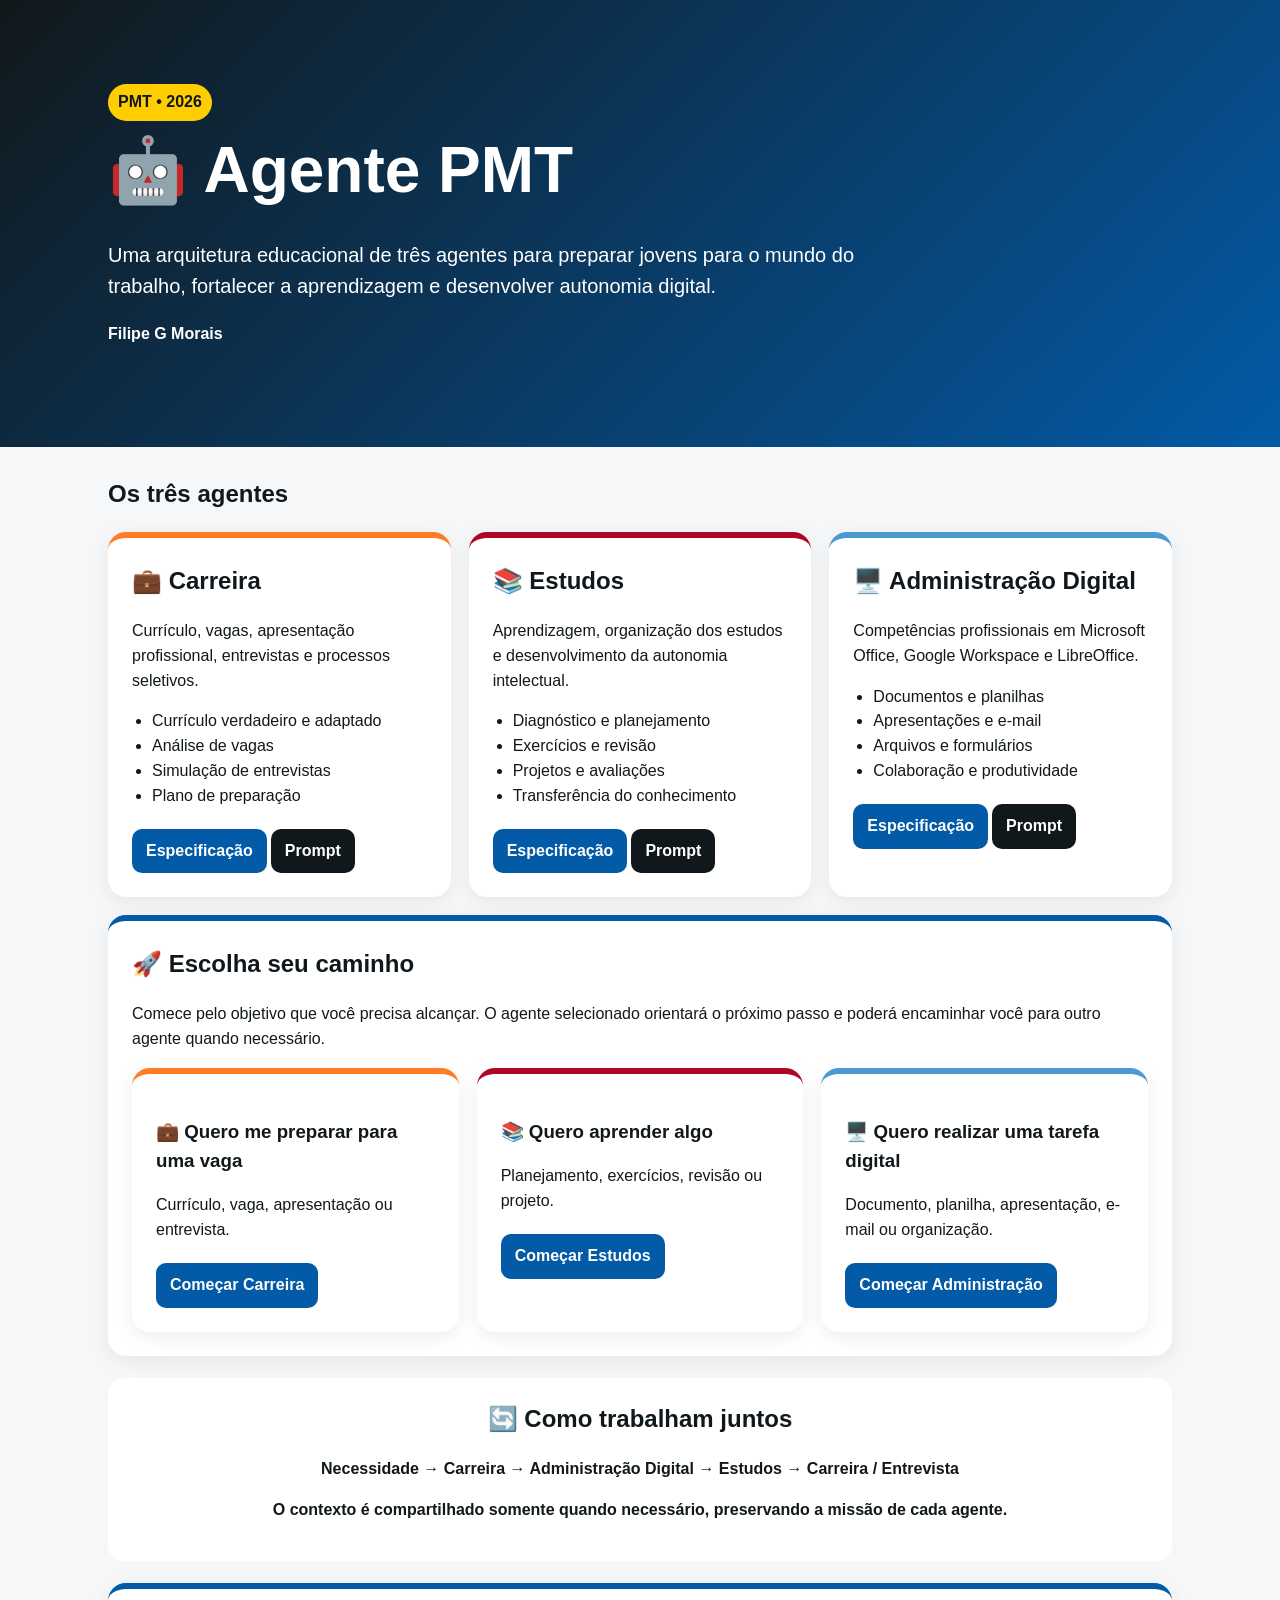
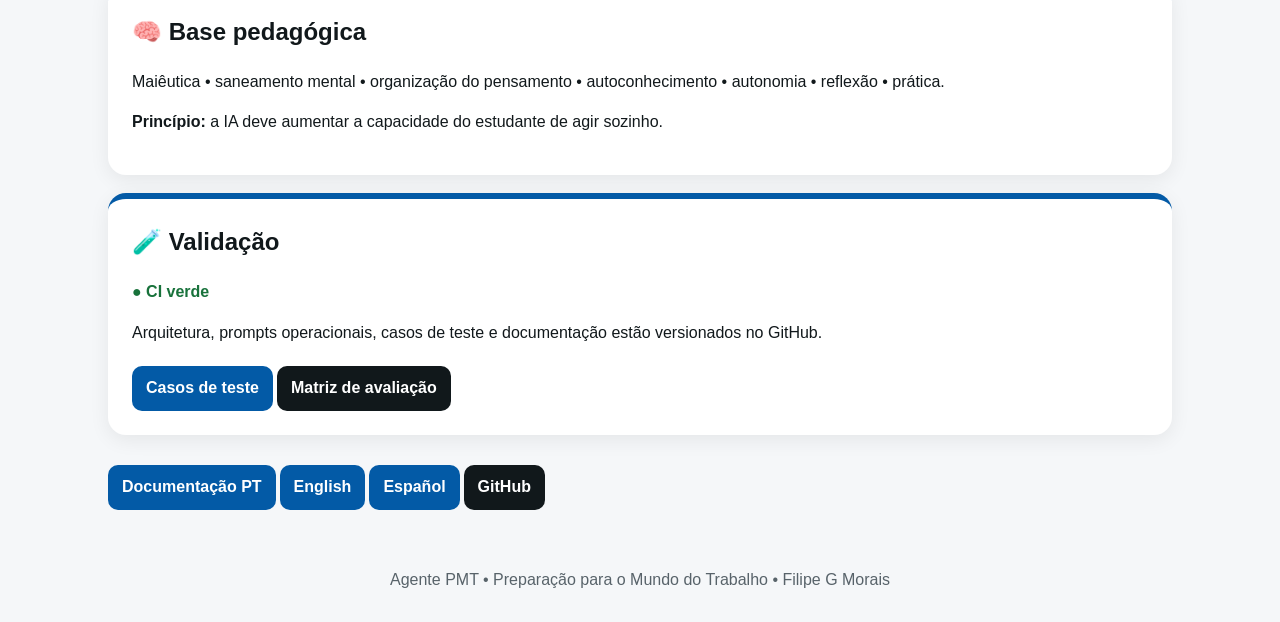
==== index.html @ 5848eeca "feat: add PMT agent entry flows" ====
<!doctype html>
<html lang="pt-BR">
<head>
<meta charset="utf-8"><meta name="viewport" content="width=device-width,initial-scale=1">
<title>Agente PMT — Três agentes para o mundo do trabalho</title>
<style>
:root{--ink:#11181b;--blue:#035aa6;--sky:#4a9ad1;--orange:#ff7c24;--yellow:#ffce00;--red:#ad0626;--bg:#f5f7f9;--card:#fff}
*{box-sizing:border-box}body{margin:0;font-family:Arial,sans-serif;color:var(--ink);background:var(--bg);line-height:1.55}
header{background:linear-gradient(135deg,var(--ink),var(--blue));color:#fff;padding:56px 22px}main{max-width:1100px;margin:auto;padding:28px 18px}
h1{font-size:clamp(2rem,5vw,4rem);margin:0 0 12px}h2{margin-top:0}.tag{display:inline-block;background:var(--yellow);padding:6px 10px;border-radius:999px;font-weight:700;color:var(--ink)}
.grid{display:grid;grid-template-columns:repeat(auto-fit,minmax(270px,1fr));gap:18px}.card{background:var(--card);border-radius:18px;padding:24px;box-shadow:0 5px 20px #00000012;border-top:6px solid var(--blue)}.career{border-color:var(--orange)}.study{border-color:var(--red)}.admin{border-color:var(--sky)}
ul{padding-left:20px}.btn{display:inline-block;background:var(--blue);color:#fff;padding:10px 14px;border-radius:10px;text-decoration:none;font-weight:700;margin:4px 4px 0 0}.btn.alt{background:var(--ink)}.flow{background:#fff;padding:22px;border-radius:16px;margin:22px 0;font-weight:700;text-align:center}.status{font-weight:700;color:#18723b}footer{padding:30px 18px;text-align:center;color:#58636a}
</style>
</head>
<body>
<header><main>
<span class="tag">PMT • 2026</span>
<h1>🤖 Agente PMT</h1>
<p style="font-size:1.25rem;max-width:760px">Uma arquitetura educacional de três agentes para preparar jovens para o mundo do trabalho, fortalecer a aprendizagem e desenvolver autonomia digital.</p>
<p><strong>Filipe G Morais</strong></p>
</main></header>
<main>
<section>
<h2>Os três agentes</h2>
<div class="grid">
<article id="carreira" class="card career"><h2>💼 Carreira</h2><p>Currículo, vagas, apresentação profissional, entrevistas e processos seletivos.</p><ul><li>Currículo verdadeiro e adaptado</li><li>Análise de vagas</li><li>Simulação de entrevistas</li><li>Plano de preparação</li></ul><a class="btn" href="docs/agente-carreira-especificacao.md">Especificação</a><a class="btn alt" href="prompts/agente-carreira-final.md">Prompt</a></article>
<article id="estudos" class="card study"><h2>📚 Estudos</h2><p>Aprendizagem, organização dos estudos e desenvolvimento da autonomia intelectual.</p><ul><li>Diagnóstico e planejamento</li><li>Exercícios e revisão</li><li>Projetos e avaliações</li><li>Transferência do conhecimento</li></ul><a class="btn" href="docs/agente-estudos-especificacao.md">Especificação</a><a class="btn alt" href="prompts/agente-estudos-final.md">Prompt</a></article>
<article id="administracao" class="card admin"><h2>🖥️ Administração Digital</h2><p>Competências profissionais em Microsoft Office, Google Workspace e LibreOffice.</p><ul><li>Documentos e planilhas</li><li>Apresentações e e-mail</li><li>Arquivos e formulários</li><li>Colaboração e produtividade</li></ul><a class="btn" href="docs/agente-administracao-digital-especificacao.md">Especificação</a><a class="btn alt" href="prompts/agente-administracao-digital-final.md">Prompt</a></article>
</div>
</section>
<section class="card" style="margin-top:18px"><h2>🚀 Escolha seu caminho</h2>
<p>Comece pelo objetivo que você precisa alcançar. O agente selecionado orientará o próximo passo e poderá encaminhar você para outro agente quando necessário.</p>
<div class="grid">
<article class="card career"><h3>💼 Quero me preparar para uma vaga</h3><p>Currículo, vaga, apresentação ou entrevista.</p><a class="btn" href="#carreira">Começar Carreira</a></article>
<article class="card study"><h3>📚 Quero aprender algo</h3><p>Planejamento, exercícios, revisão ou projeto.</p><a class="btn" href="#estudos">Começar Estudos</a></article>
<article class="card admin"><h3>🖥️ Quero realizar uma tarefa digital</h3><p>Documento, planilha, apresentação, e-mail ou organização.</p><a class="btn" href="#administracao">Começar Administração</a></article>
</div></section>
<section class="flow"><h2>🔄 Como trabalham juntos</h2><p>Necessidade → <strong>Carreira</strong> → <strong>Administração Digital</strong> → <strong>Estudos</strong> → <strong>Carreira / Entrevista</strong></p><p>O contexto é compartilhado somente quando necessário, preservando a missão de cada agente.</p></section>
<section class="card"><h2>🧠 Base pedagógica</h2><p>Maiêutica • saneamento mental • organização do pensamento • autoconhecimento • autonomia • reflexão • prática.</p><p><strong>Princípio:</strong> a IA deve aumentar a capacidade do estudante de agir sozinho.</p></section>
<section class="card" style="margin-top:18px"><h2>🧪 Validação</h2><p class="status">● CI verde</p><p>Arquitetura, prompts operacionais, casos de teste e documentação estão versionados no GitHub.</p><a class="btn" href="tests/casos-reais.md">Casos de teste</a><a class="btn alt" href="docs/matriz-avaliacao.md">Matriz de avaliação</a></section>
<section style="margin-top:26px"><a class="btn" href="README.md">Documentação PT</a><a class="btn" href="README.en.md">English</a><a class="btn" href="README.es.md">Español</a><a class="btn alt" href="https://github.com/sayjinblackbelt/2026_Professional_Projects_Meu_Primeiro_Curriculo">GitHub</a></section>
</main>
<footer>Agente PMT • Preparação para o Mundo do Trabalho • Filipe G Morais</footer>
</body></html>
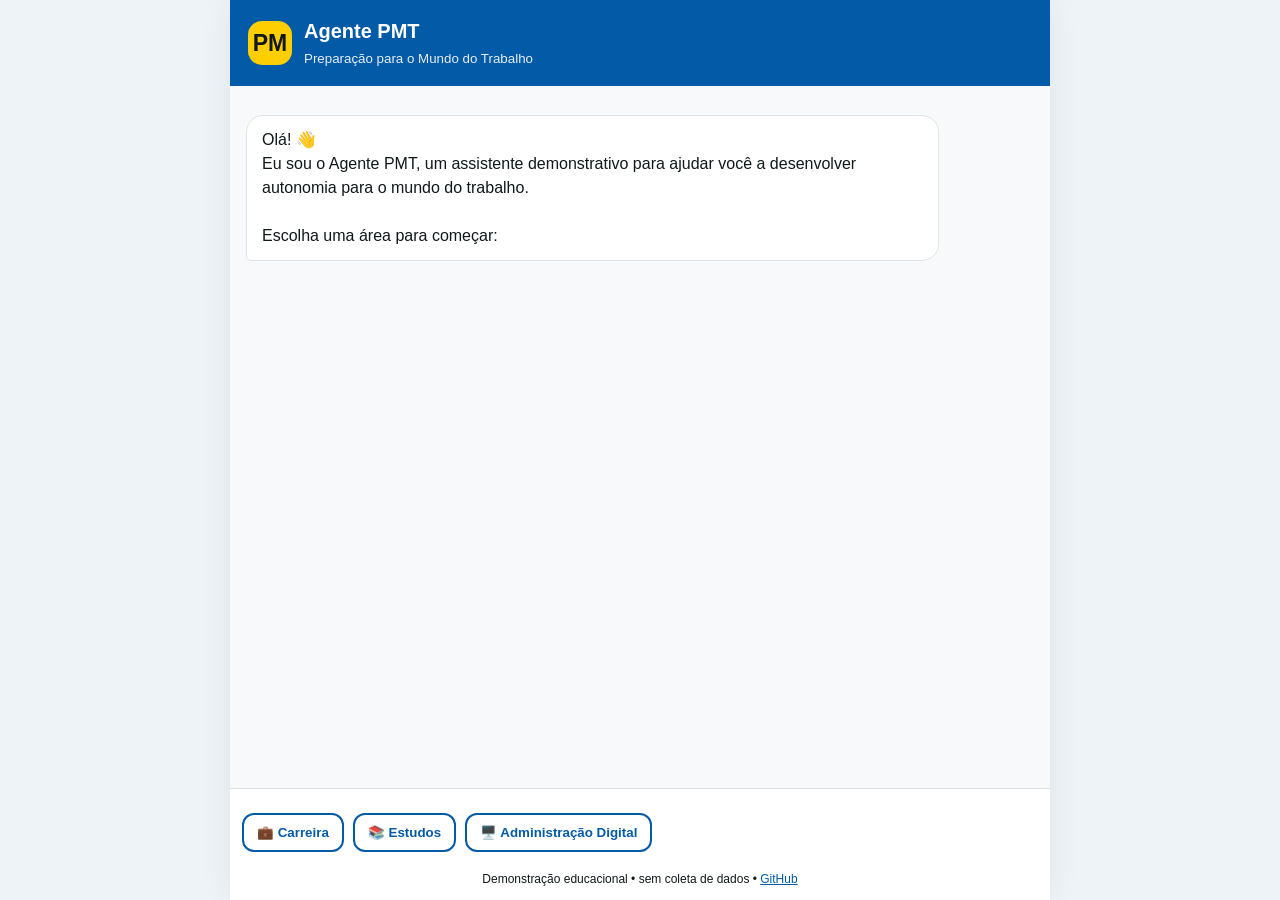
==== commit 927000a4: "feat: create demonstrable PMT chatbot interface" ====
--- a/index.html
+++ b/index.html
@@ -1,44 +1,41 @@
 <!doctype html>
-<html lang="pt-BR">
-<head>
+<html lang="pt-BR"><head>
 <meta charset="utf-8"><meta name="viewport" content="width=device-width,initial-scale=1">
-<title>Agente PMT — Três agentes para o mundo do trabalho</title>
+<title>Agente PMT | Preparação para o Mundo do Trabalho</title>
+<meta name="description" content="Assistente educacional do PMT para carreira, estudos e administração digital.">
 <style>
-:root{--ink:#11181b;--blue:#035aa6;--sky:#4a9ad1;--orange:#ff7c24;--yellow:#ffce00;--red:#ad0626;--bg:#f5f7f9;--card:#fff}
-*{box-sizing:border-box}body{margin:0;font-family:Arial,sans-serif;color:var(--ink);background:var(--bg);line-height:1.55}
-header{background:linear-gradient(135deg,var(--ink),var(--blue));color:#fff;padding:56px 22px}main{max-width:1100px;margin:auto;padding:28px 18px}
-h1{font-size:clamp(2rem,5vw,4rem);margin:0 0 12px}h2{margin-top:0}.tag{display:inline-block;background:var(--yellow);padding:6px 10px;border-radius:999px;font-weight:700;color:var(--ink)}
-.grid{display:grid;grid-template-columns:repeat(auto-fit,minmax(270px,1fr));gap:18px}.card{background:var(--card);border-radius:18px;padding:24px;box-shadow:0 5px 20px #00000012;border-top:6px solid var(--blue)}.career{border-color:var(--orange)}.study{border-color:var(--red)}.admin{border-color:var(--sky)}
-ul{padding-left:20px}.btn{display:inline-block;background:var(--blue);color:#fff;padding:10px 14px;border-radius:10px;text-decoration:none;font-weight:700;margin:4px 4px 0 0}.btn.alt{background:var(--ink)}.flow{background:#fff;padding:22px;border-radius:16px;margin:22px 0;font-weight:700;text-align:center}.status{font-weight:700;color:#18723b}footer{padding:30px 18px;text-align:center;color:#58636a}
-</style>
-</head>
-<body>
-<header><main>
-<span class="tag">PMT • 2026</span>
-<h1>🤖 Agente PMT</h1>
-<p style="font-size:1.25rem;max-width:760px">Uma arquitetura educacional de três agentes para preparar jovens para o mundo do trabalho, fortalecer a aprendizagem e desenvolver autonomia digital.</p>
-<p><strong>Filipe G Morais</strong></p>
-</main></header>
-<main>
-<section>
-<h2>Os três agentes</h2>
-<div class="grid">
-<article id="carreira" class="card career"><h2>💼 Carreira</h2><p>Currículo, vagas, apresentação profissional, entrevistas e processos seletivos.</p><ul><li>Currículo verdadeiro e adaptado</li><li>Análise de vagas</li><li>Simulação de entrevistas</li><li>Plano de preparação</li></ul><a class="btn" href="docs/agente-carreira-especificacao.md">Especificação</a><a class="btn alt" href="prompts/agente-carreira-final.md">Prompt</a></article>
-<article id="estudos" class="card study"><h2>📚 Estudos</h2><p>Aprendizagem, organização dos estudos e desenvolvimento da autonomia intelectual.</p><ul><li>Diagnóstico e planejamento</li><li>Exercícios e revisão</li><li>Projetos e avaliações</li><li>Transferência do conhecimento</li></ul><a class="btn" href="docs/agente-estudos-especificacao.md">Especificação</a><a class="btn alt" href="prompts/agente-estudos-final.md">Prompt</a></article>
-<article id="administracao" class="card admin"><h2>🖥️ Administração Digital</h2><p>Competências profissionais em Microsoft Office, Google Workspace e LibreOffice.</p><ul><li>Documentos e planilhas</li><li>Apresentações e e-mail</li><li>Arquivos e formulários</li><li>Colaboração e produtividade</li></ul><a class="btn" href="docs/agente-administracao-digital-especificacao.md">Especificação</a><a class="btn alt" href="prompts/agente-administracao-digital-final.md">Prompt</a></article>
+*{box-sizing:border-box}body{margin:0;background:#eef3f7;color:#11181b;font:16px/1.5 Arial,sans-serif}.app{max-width:820px;height:100vh;height:100dvh;margin:auto;background:#fff;display:flex;flex-direction:column;box-shadow:0 0 30px #0001}
+header{padding:16px 18px;background:#035aa6;color:#fff;display:flex;align-items:center;gap:12px}header h1{font-size:20px;margin:0}header small{opacity:.9}.brand{width:44px;height:44px;border-radius:14px;background:#ffce00;color:#11181b;display:grid;place-items:center;font-size:23px;font-weight:bold}
+#chat{flex:1;overflow:auto;padding:20px 16px;background:#f7f9fb}.msg{max-width:88%;padding:12px 15px;border-radius:17px;margin:9px 0;white-space:pre-wrap}.bot{background:#fff;border:1px solid #dce5eb;border-bottom-left-radius:5px}.user{margin-left:auto;background:#035aa6;color:#fff;border-bottom-right-radius:5px}.choices{display:flex;flex-wrap:wrap;gap:9px;margin:12px 0 18px}.choice{border:2px solid #035aa6;background:#fff;color:#035aa6;border-radius:12px;padding:10px 13px;font-weight:bold;cursor:pointer}.choice:hover{background:#eaf4fc}.system{font-size:13px;color:#59656b;text-align:center;margin:12px}
+footer{padding:12px;border-top:1px solid #ddd;background:#fff}.links{text-align:center;font-size:12px;margin-top:8px}.links a{color:#035aa6}.hidden{display:none}
+</style></head>
+<body><div class="app">
+<header><div class="brand">PM</div><div><h1>Agente PMT</h1><small>Preparação para o Mundo do Trabalho</small></div></header>
+<main id="chat"></main>
+<footer><div id="actions"></div><div class="links">Demonstração educacional • sem coleta de dados • <a href="https://github.com/sayjinblackbelt/2026_Professional_Projects_Meu_Primeiro_Curriculo">GitHub</a></div></footer>
 </div>
-</section>
-<section class="card" style="margin-top:18px"><h2>🚀 Escolha seu caminho</h2>
-<p>Comece pelo objetivo que você precisa alcançar. O agente selecionado orientará o próximo passo e poderá encaminhar você para outro agente quando necessário.</p>
-<div class="grid">
-<article class="card career"><h3>💼 Quero me preparar para uma vaga</h3><p>Currículo, vaga, apresentação ou entrevista.</p><a class="btn" href="#carreira">Começar Carreira</a></article>
-<article class="card study"><h3>📚 Quero aprender algo</h3><p>Planejamento, exercícios, revisão ou projeto.</p><a class="btn" href="#estudos">Começar Estudos</a></article>
-<article class="card admin"><h3>🖥️ Quero realizar uma tarefa digital</h3><p>Documento, planilha, apresentação, e-mail ou organização.</p><a class="btn" href="#administracao">Começar Administração</a></article>
-</div></section>
-<section class="flow"><h2>🔄 Como trabalham juntos</h2><p>Necessidade → <strong>Carreira</strong> → <strong>Administração Digital</strong> → <strong>Estudos</strong> → <strong>Carreira / Entrevista</strong></p><p>O contexto é compartilhado somente quando necessário, preservando a missão de cada agente.</p></section>
-<section class="card"><h2>🧠 Base pedagógica</h2><p>Maiêutica • saneamento mental • organização do pensamento • autoconhecimento • autonomia • reflexão • prática.</p><p><strong>Princípio:</strong> a IA deve aumentar a capacidade do estudante de agir sozinho.</p></section>
-<section class="card" style="margin-top:18px"><h2>🧪 Validação</h2><p class="status">● CI verde</p><p>Arquitetura, prompts operacionais, casos de teste e documentação estão versionados no GitHub.</p><a class="btn" href="tests/casos-reais.md">Casos de teste</a><a class="btn alt" href="docs/matriz-avaliacao.md">Matriz de avaliação</a></section>
-<section style="margin-top:26px"><a class="btn" href="README.md">Documentação PT</a><a class="btn" href="README.en.md">English</a><a class="btn" href="README.es.md">Español</a><a class="btn alt" href="https://github.com/sayjinblackbelt/2026_Professional_Projects_Meu_Primeiro_Curriculo">GitHub</a></section>
-</main>
-<footer>Agente PMT • Preparação para o Mundo do Trabalho • Filipe G Morais</footer>
-</body></html>+<script>
+const chat=document.getElementById('chat'),actions=document.getElementById('actions');let area=null,step=0,answers=[];
+const flows={
+carreira:{name:'💼 Carreira',intro:'Vamos preparar você para o mundo do trabalho. Vou fazer algumas perguntas e, com suas respostas, organizar o próximo passo.',qs:[
+['Qual é seu objetivo agora?',['Criar meu primeiro currículo','Analisar uma vaga','Treinar entrevista','Preparar processo seletivo']],
+['Você já tem alguma experiência, projeto, curso ou atividade que gostaria de apresentar?',['Sim','Ainda não','Não sei o que conta como experiência']],
+['Qual é seu próximo passo mais importante?',['Montar currículo','Entender uma vaga','Praticar entrevista','Criar um plano de preparação']]]},
+estudos:{name:'📚 Estudos',intro:'Vamos transformar sua necessidade em um plano de aprendizagem. Primeiro entendemos o objetivo; depois praticamos.',qs:[
+['O que você quer aprender ou melhorar?',['Informática','Matemática','Comunicação','Outro assunto']],
+['Como você se sente com esse conteúdo hoje?',['Estou começando','Sei o básico','Já pratico, mas tenho dificuldades','Quero aprofundar']],
+['O que você precisa alcançar?',['Aprender o básico','Fazer uma atividade','Preparar uma avaliação','Aplicar na prática']]]},
+admin:{name:'🖥️ Administração Digital',intro:'Vou ajudar você a realizar uma tarefa e aprender a lógica por trás dela. Você poderá usar Office, Google Workspace ou LibreOffice.',qs:[
+['O que você precisa fazer?',['Documento','Planilha','Apresentação','E-mail/agenda','Organizar arquivos']],
+['Qual ferramenta você vai usar?',['Microsoft Office','Google Workspace','LibreOffice','Não sei ainda']],
+['Você já sabe realizar essa tarefa?',['Sim, mas quero melhorar','Sei um pouco','Estou começando','Nunca fiz']]]}
+};
+function add(text,who='bot'){let d=document.createElement('div');d.className='msg '+who;d.textContent=text;chat.appendChild(d);chat.scrollTop=chat.scrollHeight}
+function buttons(items,fn){actions.innerHTML='';let box=document.createElement('div');box.className='choices';items.forEach(x=>{let b=document.createElement('button');b.className='choice';b.textContent=x;b.onclick=()=>{actions.innerHTML='';fn(x)};box.appendChild(b)});actions.appendChild(box)}
+function home(){area=null;step=0;answers=[];add('Olá! 👋\nEu sou o Agente PMT, um assistente demonstrativo para ajudar você a desenvolver autonomia para o mundo do trabalho.\n\nEscolha uma área para começar:');buttons(['💼 Carreira','📚 Estudos','🖥️ Administração Digital'],x=>start(x))}
+function start(x){area=x.startsWith('💼')?'carreira':x.startsWith('📚')?'estudos':'admin';step=0;answers=[];add(flows[area].name,'user');add(flows[area].intro);ask()}
+function ask(){let q=flows[area].qs[step];add(q[0]);buttons(q[1],answer)}
+function answer(x){answers.push(x);add(x,'user');step++;if(step<flows[area].qs.length){setTimeout(ask,250)}else finish()}
+function finish(){const f=flows[area];let next=area==='carreira'?'Agora eu organizaria suas informações e iniciaria '+answers[0].toLowerCase()+'.':area==='estudos'?'Agora eu montaria um pequeno plano: objetivo → conteúdo → prática → verificação.':'Agora eu orientaria a tarefa passo a passo e, quando possível, mostraria como fazer o mesmo em outra ferramenta.';add('Ótimo. ✅\n\n'+next+'\n\nEsta é uma demonstração do fluxo pedagógico. A versão completa poderá conectar este roteiro aos prompts e agentes do projeto.');buttons(['🔄 Começar outra área','🏠 Voltar ao início'],x=>{chat.innerHTML='';home()})}
+home();
+</script></body></html>
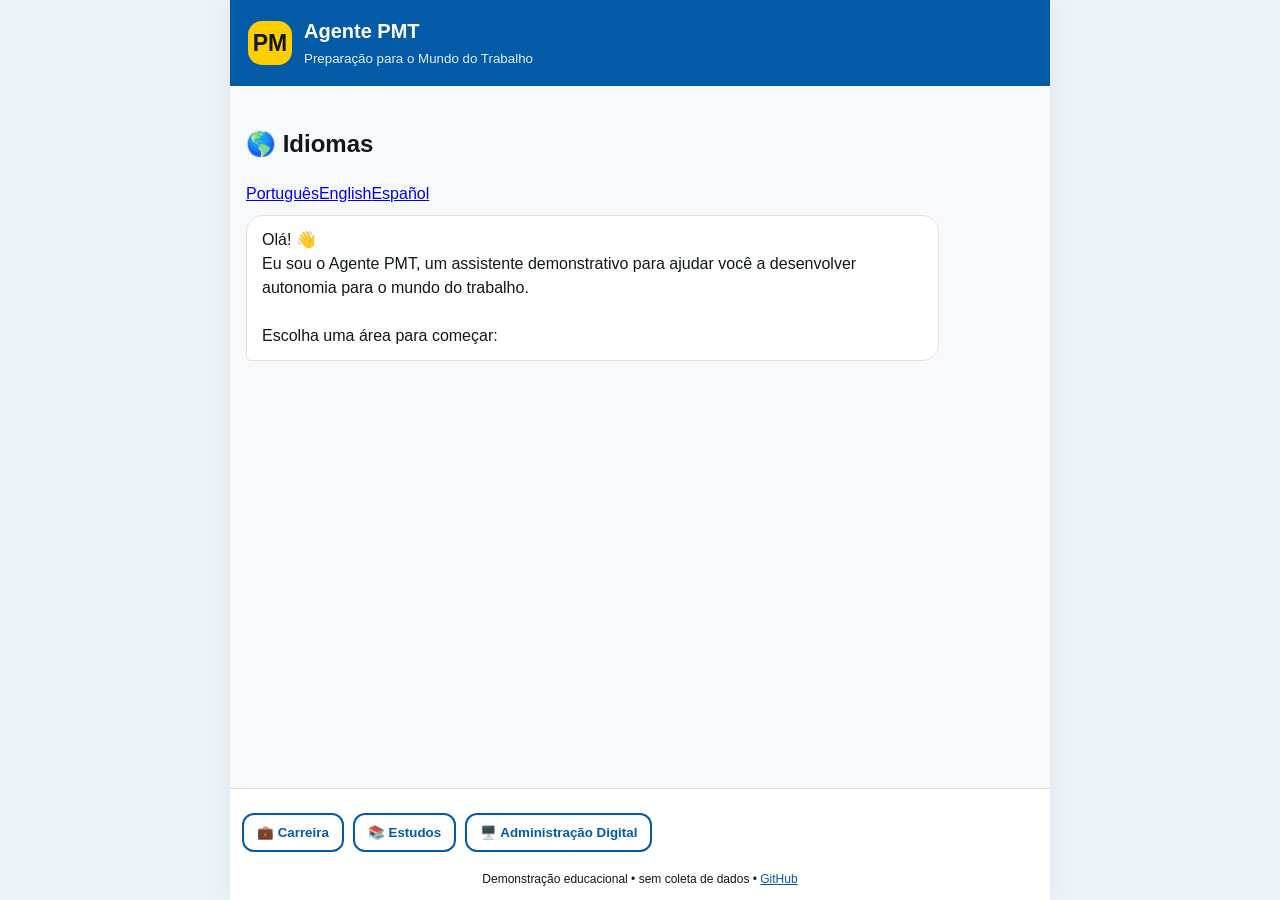
==== commit d0c9571b: "fix: restore language navigation in PMT page" ====
--- a/index.html
+++ b/index.html
@@ -11,7 +11,8 @@
 </style></head>
 <body><div class="app">
 <header><div class="brand">PM</div><div><h1>Agente PMT</h1><small>Preparação para o Mundo do Trabalho</small></div></header>
-<main id="chat"></main>
+<main id="chat"><section class="card" style="margin-top:18px"><h2>🌎 Idiomas</h2><a class="btn" href="README.md">Português</a><a class="btn" href="README.en.md">English</a><a class="btn" href="README.es.md">Español</a></section>
+</main>
 <footer><div id="actions"></div><div class="links">Demonstração educacional • sem coleta de dados • <a href="https://github.com/sayjinblackbelt/2026_Professional_Projects_Meu_Primeiro_Curriculo">GitHub</a></div></footer>
 </div>
 <script>
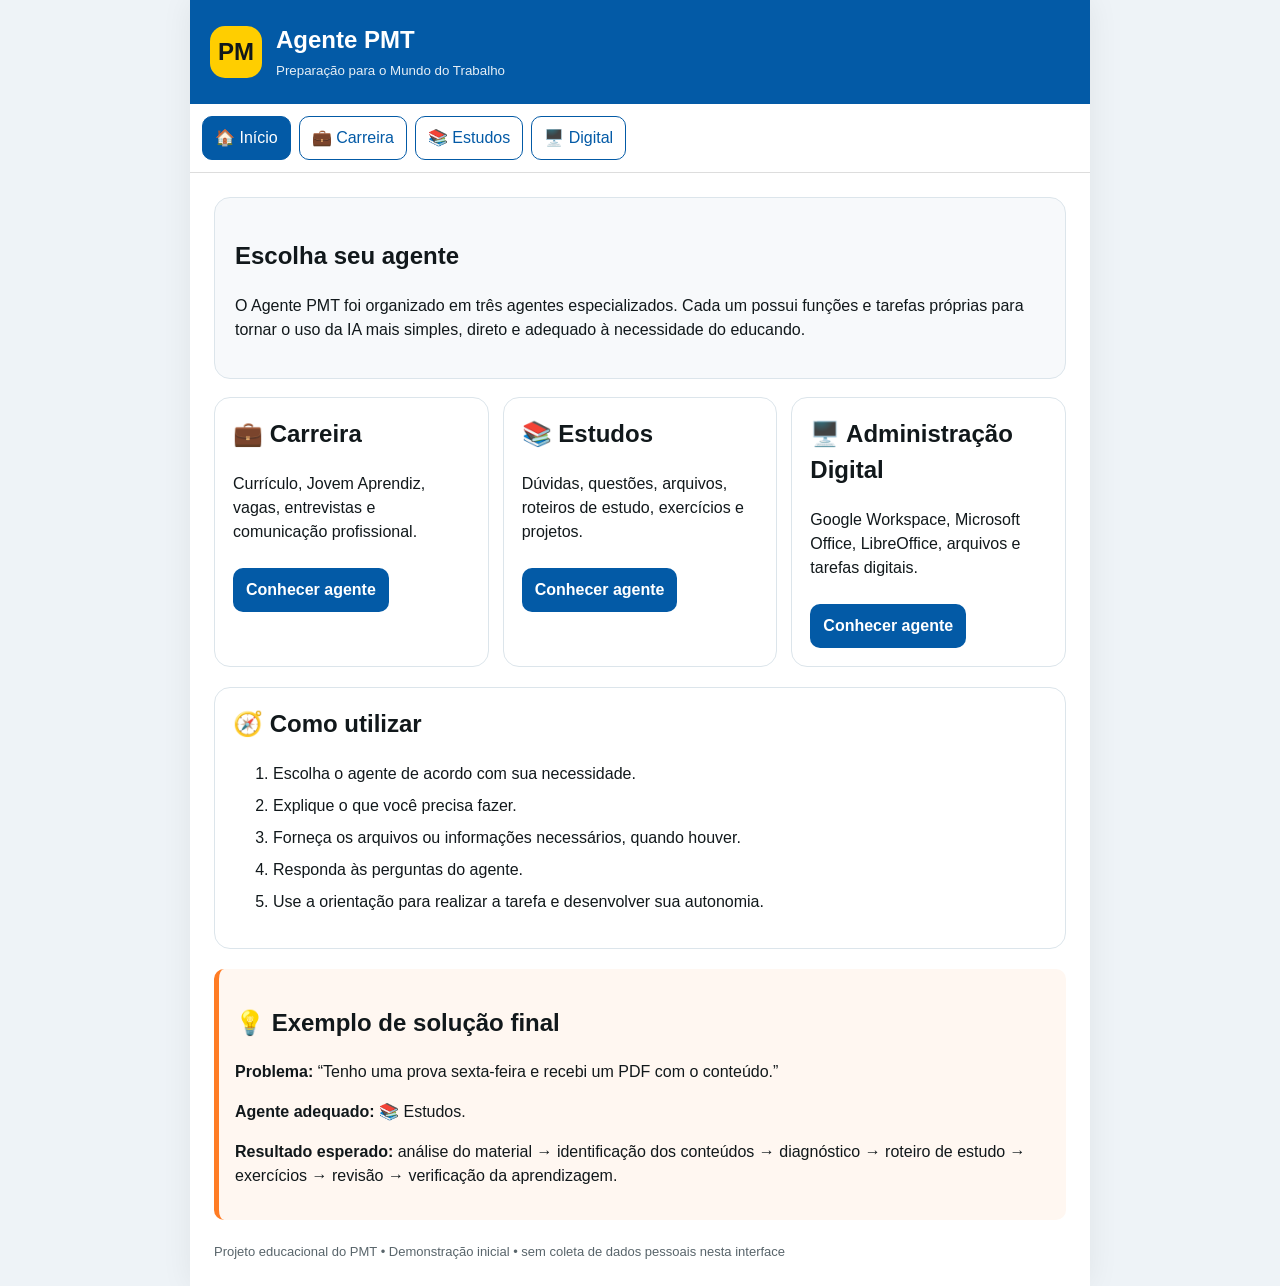
==== commit ad8096aa: "feat: transformar pagina inicial em central de tres agentes" ====
--- a/index.html
+++ b/index.html
@@ -1,42 +1,2 @@
 <!doctype html>
-<html lang="pt-BR"><head>
-<meta charset="utf-8"><meta name="viewport" content="width=device-width,initial-scale=1">
-<title>Agente PMT | Preparação para o Mundo do Trabalho</title>
-<meta name="description" content="Assistente educacional do PMT para carreira, estudos e administração digital.">
-<style>
-*{box-sizing:border-box}body{margin:0;background:#eef3f7;color:#11181b;font:16px/1.5 Arial,sans-serif}.app{max-width:820px;height:100vh;height:100dvh;margin:auto;background:#fff;display:flex;flex-direction:column;box-shadow:0 0 30px #0001}
-header{padding:16px 18px;background:#035aa6;color:#fff;display:flex;align-items:center;gap:12px}header h1{font-size:20px;margin:0}header small{opacity:.9}.brand{width:44px;height:44px;border-radius:14px;background:#ffce00;color:#11181b;display:grid;place-items:center;font-size:23px;font-weight:bold}
-#chat{flex:1;overflow:auto;padding:20px 16px;background:#f7f9fb}.msg{max-width:88%;padding:12px 15px;border-radius:17px;margin:9px 0;white-space:pre-wrap}.bot{background:#fff;border:1px solid #dce5eb;border-bottom-left-radius:5px}.user{margin-left:auto;background:#035aa6;color:#fff;border-bottom-right-radius:5px}.choices{display:flex;flex-wrap:wrap;gap:9px;margin:12px 0 18px}.choice{border:2px solid #035aa6;background:#fff;color:#035aa6;border-radius:12px;padding:10px 13px;font-weight:bold;cursor:pointer}.choice:hover{background:#eaf4fc}.system{font-size:13px;color:#59656b;text-align:center;margin:12px}
-footer{padding:12px;border-top:1px solid #ddd;background:#fff}.links{text-align:center;font-size:12px;margin-top:8px}.links a{color:#035aa6}.hidden{display:none}
-</style></head>
-<body><div class="app">
-<header><div class="brand">PM</div><div><h1>Agente PMT</h1><small>Preparação para o Mundo do Trabalho</small></div></header>
-<main id="chat"><section class="card" style="margin-top:18px"><h2>🌎 Idiomas</h2><a class="btn" href="README.md">Português</a><a class="btn" href="README.en.md">English</a><a class="btn" href="README.es.md">Español</a></section>
-</main>
-<footer><div id="actions"></div><div class="links">Demonstração educacional • sem coleta de dados • <a href="https://github.com/sayjinblackbelt/2026_Professional_Projects_Meu_Primeiro_Curriculo">GitHub</a></div></footer>
-</div>
-<script>
-const chat=document.getElementById('chat'),actions=document.getElementById('actions');let area=null,step=0,answers=[];
-const flows={
-carreira:{name:'💼 Carreira',intro:'Vamos preparar você para o mundo do trabalho. Vou fazer algumas perguntas e, com suas respostas, organizar o próximo passo.',qs:[
-['Qual é seu objetivo agora?',['Criar meu primeiro currículo','Analisar uma vaga','Treinar entrevista','Preparar processo seletivo']],
-['Você já tem alguma experiência, projeto, curso ou atividade que gostaria de apresentar?',['Sim','Ainda não','Não sei o que conta como experiência']],
-['Qual é seu próximo passo mais importante?',['Montar currículo','Entender uma vaga','Praticar entrevista','Criar um plano de preparação']]]},
-estudos:{name:'📚 Estudos',intro:'Vamos transformar sua necessidade em um plano de aprendizagem. Primeiro entendemos o objetivo; depois praticamos.',qs:[
-['O que você quer aprender ou melhorar?',['Informática','Matemática','Comunicação','Outro assunto']],
-['Como você se sente com esse conteúdo hoje?',['Estou começando','Sei o básico','Já pratico, mas tenho dificuldades','Quero aprofundar']],
-['O que você precisa alcançar?',['Aprender o básico','Fazer uma atividade','Preparar uma avaliação','Aplicar na prática']]]},
-admin:{name:'🖥️ Administração Digital',intro:'Vou ajudar você a realizar uma tarefa e aprender a lógica por trás dela. Você poderá usar Office, Google Workspace ou LibreOffice.',qs:[
-['O que você precisa fazer?',['Documento','Planilha','Apresentação','E-mail/agenda','Organizar arquivos']],
-['Qual ferramenta você vai usar?',['Microsoft Office','Google Workspace','LibreOffice','Não sei ainda']],
-['Você já sabe realizar essa tarefa?',['Sim, mas quero melhorar','Sei um pouco','Estou começando','Nunca fiz']]]}
-};
-function add(text,who='bot'){let d=document.createElement('div');d.className='msg '+who;d.textContent=text;chat.appendChild(d);chat.scrollTop=chat.scrollHeight}
-function buttons(items,fn){actions.innerHTML='';let box=document.createElement('div');box.className='choices';items.forEach(x=>{let b=document.createElement('button');b.className='choice';b.textContent=x;b.onclick=()=>{actions.innerHTML='';fn(x)};box.appendChild(b)});actions.appendChild(box)}
-function home(){area=null;step=0;answers=[];add('Olá! 👋\nEu sou o Agente PMT, um assistente demonstrativo para ajudar você a desenvolver autonomia para o mundo do trabalho.\n\nEscolha uma área para começar:');buttons(['💼 Carreira','📚 Estudos','🖥️ Administração Digital'],x=>start(x))}
-function start(x){area=x.startsWith('💼')?'carreira':x.startsWith('📚')?'estudos':'admin';step=0;answers=[];add(flows[area].name,'user');add(flows[area].intro);ask()}
-function ask(){let q=flows[area].qs[step];add(q[0]);buttons(q[1],answer)}
-function answer(x){answers.push(x);add(x,'user');step++;if(step<flows[area].qs.length){setTimeout(ask,250)}else finish()}
-function finish(){const f=flows[area];let next=area==='carreira'?'Agora eu organizaria suas informações e iniciaria '+answers[0].toLowerCase()+'.':area==='estudos'?'Agora eu montaria um pequeno plano: objetivo → conteúdo → prática → verificação.':'Agora eu orientaria a tarefa passo a passo e, quando possível, mostraria como fazer o mesmo em outra ferramenta.';add('Ótimo. ✅\n\n'+next+'\n\nEsta é uma demonstração do fluxo pedagógico. A versão completa poderá conectar este roteiro aos prompts e agentes do projeto.');buttons(['🔄 Começar outra área','🏠 Voltar ao início'],x=>{chat.innerHTML='';home()})}
-home();
-</script></body></html>+<html lang="pt-BR"><head><meta charset="utf-8"><meta name="viewport" content="width=device-width,initial-scale=1"><title>Agente PMT | Preparação para o Mundo do Trabalho</title><meta name="description" content="Central do Agente PMT com agentes especializados em carreira, estudos e administração digital."><style>*{box-sizing:border-box}body{margin:0;background:#eef3f7;color:#11181b;font:16px/1.5 Arial,sans-serif}.app{max-width:900px;margin:auto;background:#fff;min-height:100vh;box-shadow:0 0 30px #0001}header{padding:22px 20px;background:#035aa6;color:#fff;display:flex;align-items:center;gap:14px}.brand{width:52px;height:52px;border-radius:15px;background:#ffce00;color:#11181b;display:grid;place-items:center;font-size:24px;font-weight:bold}header h1{margin:0;font-size:24px}header small{opacity:.9}.nav{display:flex;gap:8px;flex-wrap:wrap;padding:12px;background:#fff;border-bottom:1px solid #ddd}.nav a{padding:9px 12px;border-radius:10px;text-decoration:none;color:#035aa6;border:1px solid #035aa6}.nav a.active{background:#035aa6;color:#fff}main{padding:24px}.hero{padding:20px;border-radius:16px;background:#f7f9fb;border:1px solid #dce5eb}.agents{display:grid;grid-template-columns:repeat(auto-fit,minmax(230px,1fr));gap:14px;margin-top:18px}.card{border:1px solid #dce5eb;border-radius:16px;padding:18px;background:#fff}.card h2{margin-top:0}.card a{display:inline-block;margin-top:8px;background:#035aa6;color:#fff;text-decoration:none;padding:10px 13px;border-radius:10px;font-weight:bold}.how{margin-top:20px}.how li{margin:8px 0}.example{margin-top:20px;border-left:5px solid #ff7c24;background:#fff7f1;padding:16px;border-radius:10px}.footer{margin-top:22px;font-size:13px;color:#59656b}</style></head><body><div class="app"><header><div class="brand">PM</div><div><h1>Agente PMT</h1><small>Preparação para o Mundo do Trabalho</small></div></header><nav class="nav"><a class="active" href="index.html">🏠 Início</a><a href="carreira.html">💼 Carreira</a><a href="estudos.html">📚 Estudos</a><a href="digital.html">🖥️ Digital</a></nav><main><section class="hero"><h2>Escolha seu agente</h2><p>O Agente PMT foi organizado em três agentes especializados. Cada um possui funções e tarefas próprias para tornar o uso da IA mais simples, direto e adequado à necessidade do educando.</p></section><section class="agents"><article class="card"><h2>💼 Carreira</h2><p>Currículo, Jovem Aprendiz, vagas, entrevistas e comunicação profissional.</p><a href="carreira.html">Conhecer agente</a></article><article class="card"><h2>📚 Estudos</h2><p>Dúvidas, questões, arquivos, roteiros de estudo, exercícios e projetos.</p><a href="estudos.html">Conhecer agente</a></article><article class="card"><h2>🖥️ Administração Digital</h2><p>Google Workspace, Microsoft Office, LibreOffice, arquivos e tarefas digitais.</p><a href="digital.html">Conhecer agente</a></article></section><section class="card how"><h2>🧭 Como utilizar</h2><ol><li>Escolha o agente de acordo com sua necessidade.</li><li>Explique o que você precisa fazer.</li><li>Forneça os arquivos ou informações necessários, quando houver.</li><li>Responda às perguntas do agente.</li><li>Use a orientação para realizar a tarefa e desenvolver sua autonomia.</li></ol></section><section class="example"><h2>💡 Exemplo de solução final</h2><p><strong>Problema:</strong> “Tenho uma prova sexta-feira e recebi um PDF com o conteúdo.”</p><p><strong>Agente adequado:</strong> 📚 Estudos.</p><p><strong>Resultado esperado:</strong> análise do material → identificação dos conteúdos → diagnóstico → roteiro de estudo → exercícios → revisão → verificação da aprendizagem.</p></section><div class="footer">Projeto educacional do PMT • Demonstração inicial • sem coleta de dados pessoais nesta interface</div></main></div></body></html>
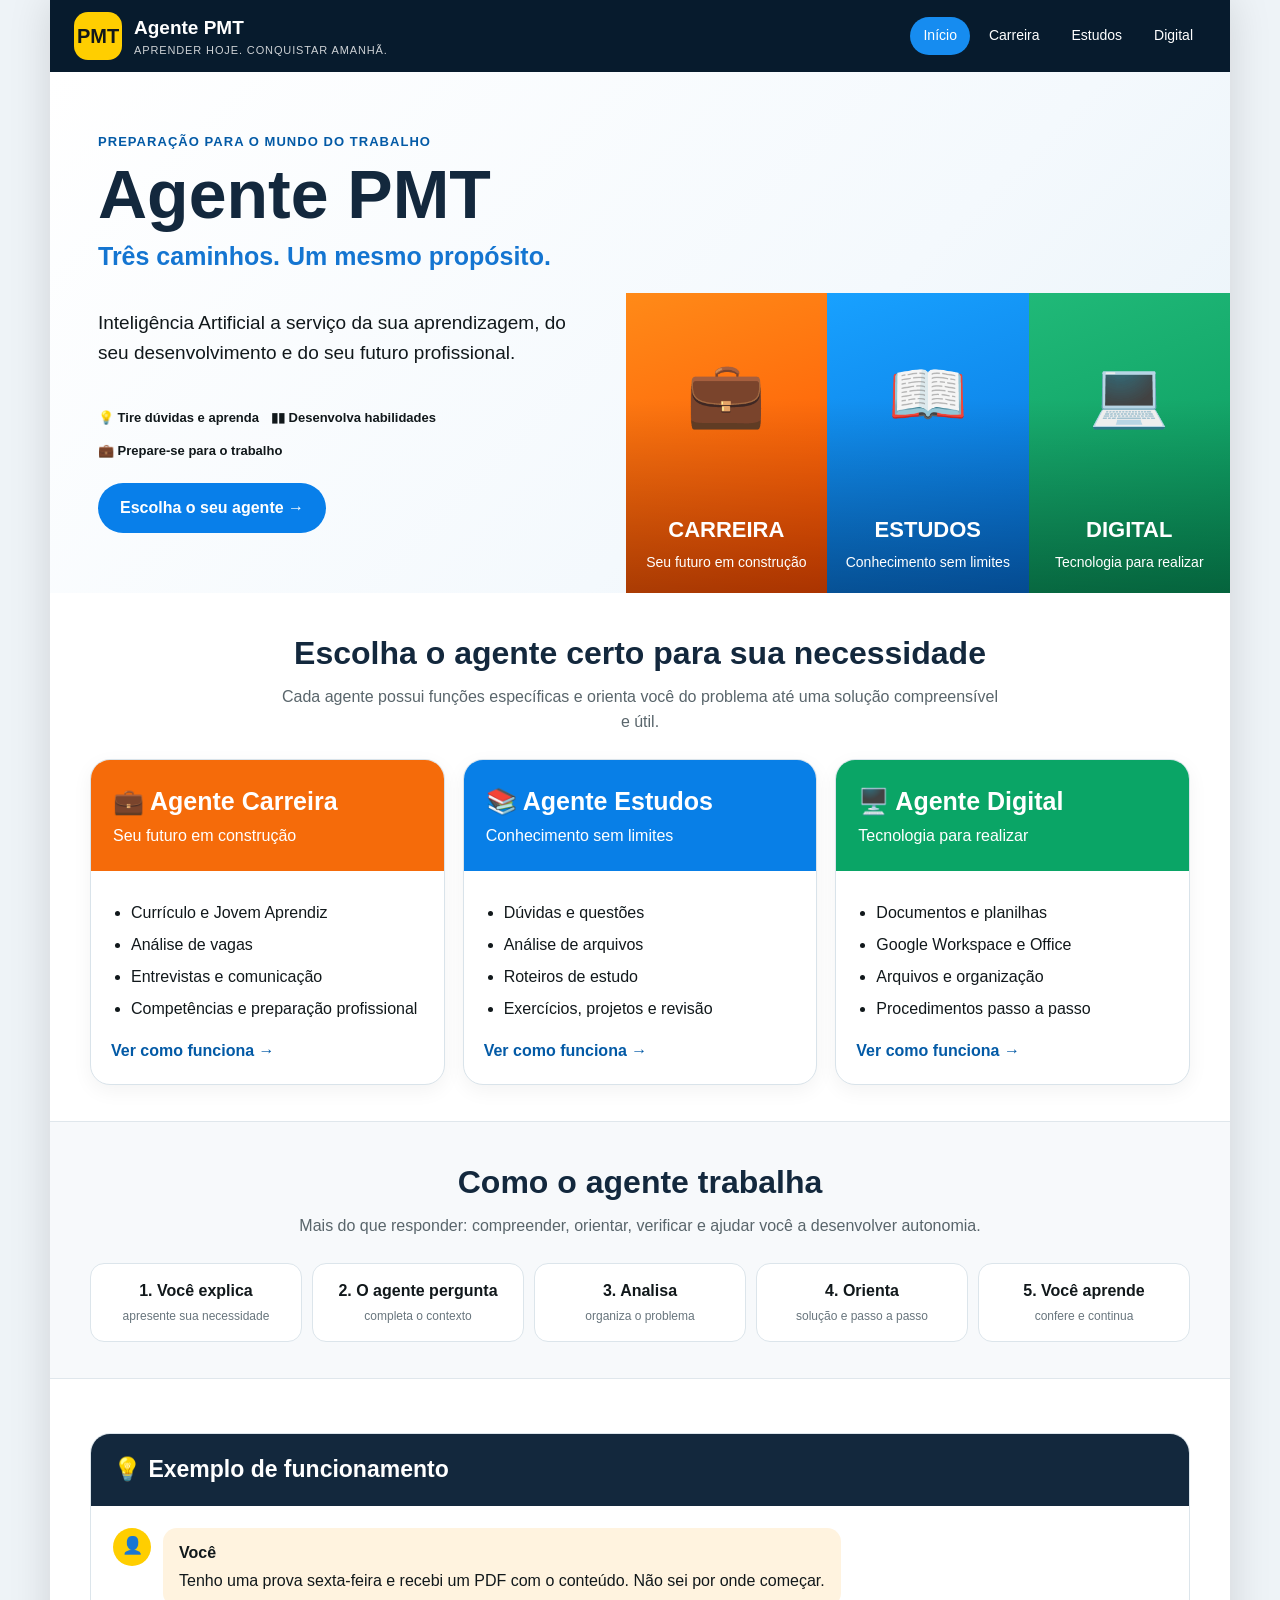
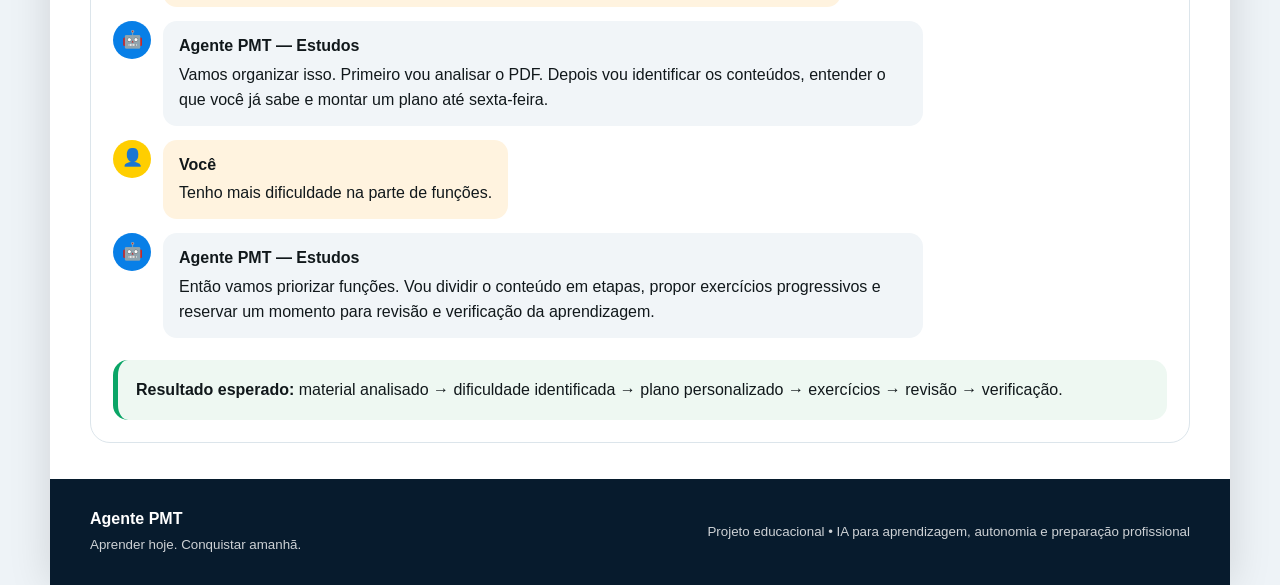
==== commit 4536ba6e: "feat: apply new Agente PMT landing layout" ====
--- a/index.html
+++ b/index.html
@@ -1,2 +1 @@
-<!doctype html>
-<html lang="pt-BR"><head><meta charset="utf-8"><meta name="viewport" content="width=device-width,initial-scale=1"><title>Agente PMT | Preparação para o Mundo do Trabalho</title><meta name="description" content="Central do Agente PMT com agentes especializados em carreira, estudos e administração digital."><style>*{box-sizing:border-box}body{margin:0;background:#eef3f7;color:#11181b;font:16px/1.5 Arial,sans-serif}.app{max-width:900px;margin:auto;background:#fff;min-height:100vh;box-shadow:0 0 30px #0001}header{padding:22px 20px;background:#035aa6;color:#fff;display:flex;align-items:center;gap:14px}.brand{width:52px;height:52px;border-radius:15px;background:#ffce00;color:#11181b;display:grid;place-items:center;font-size:24px;font-weight:bold}header h1{margin:0;font-size:24px}header small{opacity:.9}.nav{display:flex;gap:8px;flex-wrap:wrap;padding:12px;background:#fff;border-bottom:1px solid #ddd}.nav a{padding:9px 12px;border-radius:10px;text-decoration:none;color:#035aa6;border:1px solid #035aa6}.nav a.active{background:#035aa6;color:#fff}main{padding:24px}.hero{padding:20px;border-radius:16px;background:#f7f9fb;border:1px solid #dce5eb}.agents{display:grid;grid-template-columns:repeat(auto-fit,minmax(230px,1fr));gap:14px;margin-top:18px}.card{border:1px solid #dce5eb;border-radius:16px;padding:18px;background:#fff}.card h2{margin-top:0}.card a{display:inline-block;margin-top:8px;background:#035aa6;color:#fff;text-decoration:none;padding:10px 13px;border-radius:10px;font-weight:bold}.how{margin-top:20px}.how li{margin:8px 0}.example{margin-top:20px;border-left:5px solid #ff7c24;background:#fff7f1;padding:16px;border-radius:10px}.footer{margin-top:22px;font-size:13px;color:#59656b}</style></head><body><div class="app"><header><div class="brand">PM</div><div><h1>Agente PMT</h1><small>Preparação para o Mundo do Trabalho</small></div></header><nav class="nav"><a class="active" href="index.html">🏠 Início</a><a href="carreira.html">💼 Carreira</a><a href="estudos.html">📚 Estudos</a><a href="digital.html">🖥️ Digital</a></nav><main><section class="hero"><h2>Escolha seu agente</h2><p>O Agente PMT foi organizado em três agentes especializados. Cada um possui funções e tarefas próprias para tornar o uso da IA mais simples, direto e adequado à necessidade do educando.</p></section><section class="agents"><article class="card"><h2>💼 Carreira</h2><p>Currículo, Jovem Aprendiz, vagas, entrevistas e comunicação profissional.</p><a href="carreira.html">Conhecer agente</a></article><article class="card"><h2>📚 Estudos</h2><p>Dúvidas, questões, arquivos, roteiros de estudo, exercícios e projetos.</p><a href="estudos.html">Conhecer agente</a></article><article class="card"><h2>🖥️ Administração Digital</h2><p>Google Workspace, Microsoft Office, LibreOffice, arquivos e tarefas digitais.</p><a href="digital.html">Conhecer agente</a></article></section><section class="card how"><h2>🧭 Como utilizar</h2><ol><li>Escolha o agente de acordo com sua necessidade.</li><li>Explique o que você precisa fazer.</li><li>Forneça os arquivos ou informações necessários, quando houver.</li><li>Responda às perguntas do agente.</li><li>Use a orientação para realizar a tarefa e desenvolver sua autonomia.</li></ol></section><section class="example"><h2>💡 Exemplo de solução final</h2><p><strong>Problema:</strong> “Tenho uma prova sexta-feira e recebi um PDF com o conteúdo.”</p><p><strong>Agente adequado:</strong> 📚 Estudos.</p><p><strong>Resultado esperado:</strong> análise do material → identificação dos conteúdos → diagnóstico → roteiro de estudo → exercícios → revisão → verificação da aprendizagem.</p></section><div class="footer">Projeto educacional do PMT • Demonstração inicial • sem coleta de dados pessoais nesta interface</div></main></div></body></html>+<!doctype html><html lang="pt-BR"><head><meta charset="utf-8"><meta name="viewport" content="width=device-width,initial-scale=1"><title>Agente PMT — Aprender hoje, conquistar amanhã</title><meta name="description" content="Central do Agente PMT com agentes especializados em carreira, estudos e administração digital."><link rel="stylesheet" href="styles.css"></head><body><div class="app"><header class="topbar"><div class="brand"><div class="logo-mark">PMT</div><div><strong>Agente PMT</strong><small>APRENDER HOJE. CONQUISTAR AMANHÃ.</small></div></div><nav class="nav"><a class="active" href="index.html">Início</a><a href="carreira.html">Carreira</a><a href="estudos.html">Estudos</a><a href="digital.html">Digital</a></nav></header><section class="hero"><div class="hero-copy"><span class="eyebrow">Preparação para o Mundo do Trabalho</span><h1>Agente PMT</h1><h2>Três caminhos. Um mesmo propósito.</h2><p>Inteligência Artificial a serviço da sua aprendizagem, do seu desenvolvimento e do seu futuro profissional.</p><div class="pill-row"><div class="pill">💡 Tire dúvidas e aprenda</div><div class="pill">▮▮ Desenvolva habilidades</div><div class="pill">💼 Prepare-se para o trabalho</div></div><a class="cta" href="#agentes">Escolha o seu agente →</a></div><div class="hero-visual"><div class="person-card career-bg"><div class="person-icon">💼</div><h3>CARREIRA</h3><p>Seu futuro em construção</p></div><div class="person-card study-bg"><div class="person-icon">📖</div><h3>ESTUDOS</h3><p>Conhecimento sem limites</p></div><div class="person-card digital-bg"><div class="person-icon">💻</div><h3>DIGITAL</h3><p>Tecnologia para realizar</p></div></div></section><section class="section" id="agentes"><div class="section-title"><h2>Escolha o agente certo para sua necessidade</h2><p>Cada agente possui funções específicas e orienta você do problema até uma solução compreensível e útil.</p></div><div class="agents"><article class="agent-card"><div class="agent-head career"><h3>💼 Agente Carreira</h3><p>Seu futuro em construção</p></div><div class="agent-body"><ul><li>Currículo e Jovem Aprendiz</li><li>Análise de vagas</li><li>Entrevistas e comunicação</li><li>Competências e preparação profissional</li></ul><a class="agent-link" href="carreira.html">Ver como funciona →</a></div></article><article class="agent-card"><div class="agent-head study"><h3>📚 Agente Estudos</h3><p>Conhecimento sem limites</p></div><div class="agent-body"><ul><li>Dúvidas e questões</li><li>Análise de arquivos</li><li>Roteiros de estudo</li><li>Exercícios, projetos e revisão</li></ul><a class="agent-link" href="estudos.html">Ver como funciona →</a></div></article><article class="agent-card"><div class="agent-head digital"><h3>🖥️ Agente Digital</h3><p>Tecnologia para realizar</p></div><div class="agent-body"><ul><li>Documentos e planilhas</li><li>Google Workspace e Office</li><li>Arquivos e organização</li><li>Procedimentos passo a passo</li></ul><a class="agent-link" href="digital.html">Ver como funciona →</a></div></article></div></section><section class="section workflow"><div class="section-title"><h2>Como o agente trabalha</h2><p>Mais do que responder: compreender, orientar, verificar e ajudar você a desenvolver autonomia.</p></div><div class="flow"><div class="flow-step">1. Você explica<span>apresente sua necessidade</span></div><div class="flow-step">2. O agente pergunta<span>completa o contexto</span></div><div class="flow-step">3. Analisa<span>organiza o problema</span></div><div class="flow-step">4. Orienta<span>solução e passo a passo</span></div><div class="flow-step">5. Você aprende<span>confere e continua</span></div></div></section><section class="section"><div class="example"><div class="example-title"><h2>💡 Exemplo de funcionamento</h2></div><div class="chat"><div class="msg user"><div class="avatar">👤</div><div class="bubble"><strong>Você</strong>Tenho uma prova sexta-feira e recebi um PDF com o conteúdo. Não sei por onde começar.</div></div><div class="msg agent"><div class="avatar">🤖</div><div class="bubble"><strong>Agente PMT — Estudos</strong>Vamos organizar isso. Primeiro vou analisar o PDF. Depois vou identificar os conteúdos, entender o que você já sabe e montar um plano até sexta-feira.</div></div><div class="msg user"><div class="avatar">👤</div><div class="bubble"><strong>Você</strong>Tenho mais dificuldade na parte de funções.</div></div><div class="msg agent"><div class="avatar">🤖</div><div class="bubble"><strong>Agente PMT — Estudos</strong>Então vamos priorizar funções. Vou dividir o conteúdo em etapas, propor exercícios progressivos e reservar um momento para revisão e verificação da aprendizagem.</div></div></div><div class="result"><strong>Resultado esperado:</strong> material analisado → dificuldade identificada → plano personalizado → exercícios → revisão → verificação.</div></div></section><footer class="footer"><div><strong>Agente PMT</strong><br><small>Aprender hoje. Conquistar amanhã.</small></div><small>Projeto educacional • IA para aprendizagem, autonomia e preparação profissional</small></footer></div></body></html>
--- a/styles.css
+++ b/styles.css
@@ -0,0 +1 @@
+*{box-sizing:border-box}html{scroll-behavior:smooth}body{margin:0;background:#eef3f7;color:#11181b;font:16px/1.55 Arial,sans-serif}.app{max-width:1180px;margin:auto;background:#fff;min-height:100vh;box-shadow:0 0 40px #0002}.topbar{position:sticky;top:0;z-index:10;padding:12px 24px;background:#071b2d;color:#fff;display:flex;align-items:center;justify-content:space-between;gap:20px}.brand{display:flex;align-items:center;gap:12px}.logo-mark{width:48px;height:48px;border-radius:14px;background:#ffce00;color:#11181b;display:grid;place-items:center;font-weight:900;font-size:20px;line-height:1}.brand strong{display:block;font-size:19px}.brand small{display:block;font-size:11px;letter-spacing:.08em;opacity:.8}.nav{display:flex;gap:6px;flex-wrap:wrap}.nav a{padding:8px 13px;border-radius:20px;text-decoration:none;color:#fff;font-size:14px}.nav a:hover,.nav a.active{background:#168cf0}.hero{display:grid;grid-template-columns:1fr 1.05fr;min-height:390px;background:linear-gradient(135deg,#fff 0%,#f4f9fd 62%,#e8f2f8 100%)}.hero-copy{padding:60px 48px;display:flex;flex-direction:column;justify-content:center}.eyebrow{color:#035aa6;font-weight:800;text-transform:uppercase;letter-spacing:.08em;font-size:13px}.hero h1{font-size:clamp(42px,6vw,68px);line-height:.95;margin:10px 0;color:#13283d}.hero h2{font-size:25px;color:#1475d1;margin:0 0 14px}.hero p{font-size:19px;max-width:620px}.pill-row{display:flex;gap:12px;flex-wrap:wrap;margin:22px 0}.pill{display:flex;align-items:center;gap:7px;font-size:13px;font-weight:700}.cta{display:inline-flex;align-items:center;gap:8px;width:max-content;background:#087fea;color:#fff;text-decoration:none;padding:13px 22px;border-radius:28px;font-weight:800}.hero-visual{display:grid;grid-template-columns:repeat(3,1fr);align-items:end;min-height:390px}.person-card{min-height:300px;padding:24px 16px 20px;color:#fff;display:flex;flex-direction:column;justify-content:flex-end;text-align:center;position:relative;overflow:hidden}.person-card:after{content:'';position:absolute;inset:0;background:linear-gradient(180deg,transparent 35%,#0005)}.person-card>*{position:relative;z-index:1}.career-bg{background:linear-gradient(160deg,#ff8a18,#ff4d00)}.study-bg{background:linear-gradient(160deg,#18a1ff,#0670d8)}.digital-bg{background:linear-gradient(160deg,#20b978,#07955b)}.person-icon{font-size:64px;margin-bottom:auto;padding-top:28px}.person-card h3{font-size:22px;margin:5px 0}.person-card p{margin:0;font-size:14px}.section{padding:36px 40px}.section-title{text-align:center;margin-bottom:24px}.section-title h2{font-size:32px;margin:0;color:#13283d}.section-title p{margin:6px auto;max-width:720px;color:#59656b}.agents{display:grid;grid-template-columns:repeat(3,1fr);gap:18px}.agent-card{border:1px solid #d9e3ea;border-radius:20px;overflow:hidden;background:#fff;box-shadow:0 6px 20px #0000000d}.agent-head{padding:22px;color:#fff}.agent-head h3{font-size:25px;margin:0}.agent-head p{margin:4px 0 0}.career{background:#f56b0a}.study{background:#087fe7}.digital{background:#0aa566}.agent-body{padding:20px}.agent-body ul{padding-left:20px;margin:10px 0 18px}.agent-body li{margin:7px 0}.agent-link{font-weight:800;text-decoration:none;color:#035aa6}.workflow{background:#f7f9fb;border-top:1px solid #e0e7ec;border-bottom:1px solid #e0e7ec}.flow{display:grid;grid-template-columns:repeat(5,1fr);gap:10px}.flow-step{background:#fff;border:1px solid #dce5eb;border-radius:14px;padding:15px;text-align:center;font-weight:800}.flow-step span{display:block;font-size:12px;color:#68757d;font-weight:400;margin-top:4px}.example{margin-top:18px;border:1px solid #dce5eb;border-radius:20px;overflow:hidden;background:#fff}.example-title{padding:18px 22px;background:#13283d;color:#fff}.example-title h2{margin:0;font-size:23px}.chat{padding:22px;display:grid;gap:14px}.msg{display:flex;gap:12px;align-items:flex-start}.avatar{width:38px;height:38px;border-radius:50%;display:grid;place-items:center;flex:0 0 38px;font-size:17px}.user .avatar{background:#ffce00}.agent .avatar{background:#087fe7;color:#fff}.bubble{padding:13px 16px;border-radius:14px;background:#f1f5f8;max-width:760px}.user .bubble{background:#fff3df}.bubble strong{display:block;margin-bottom:4px}.result{margin:0 22px 22px;padding:18px;border-radius:15px;background:#eef8f2;border-left:5px solid #0aa566}.footer{padding:28px 40px;background:#071b2d;color:#fff;display:flex;justify-content:space-between;gap:20px;align-items:center}.footer small{opacity:.8}@media(max-width:850px){.hero{grid-template-columns:1fr}.hero-visual{min-height:280px}.agents{grid-template-columns:1fr}.flow{grid-template-columns:1fr 1fr}.topbar{position:relative}.section{padding:28px 20px}}@media(max-width:560px){.topbar{align-items:flex-start;flex-direction:column}.hero-copy{padding:38px 24px}.hero-visual{grid-template-columns:1fr 1fr 1fr}.person-card{min-height:220px;padding:15px 8px}.person-icon{font-size:40px}.person-card h3{font-size:16px}.person-card p{font-size:11px}.hero h1{font-size:45px}.flow{grid-template-columns:1fr}.footer{flex-direction:column;align-items:flex-start}}
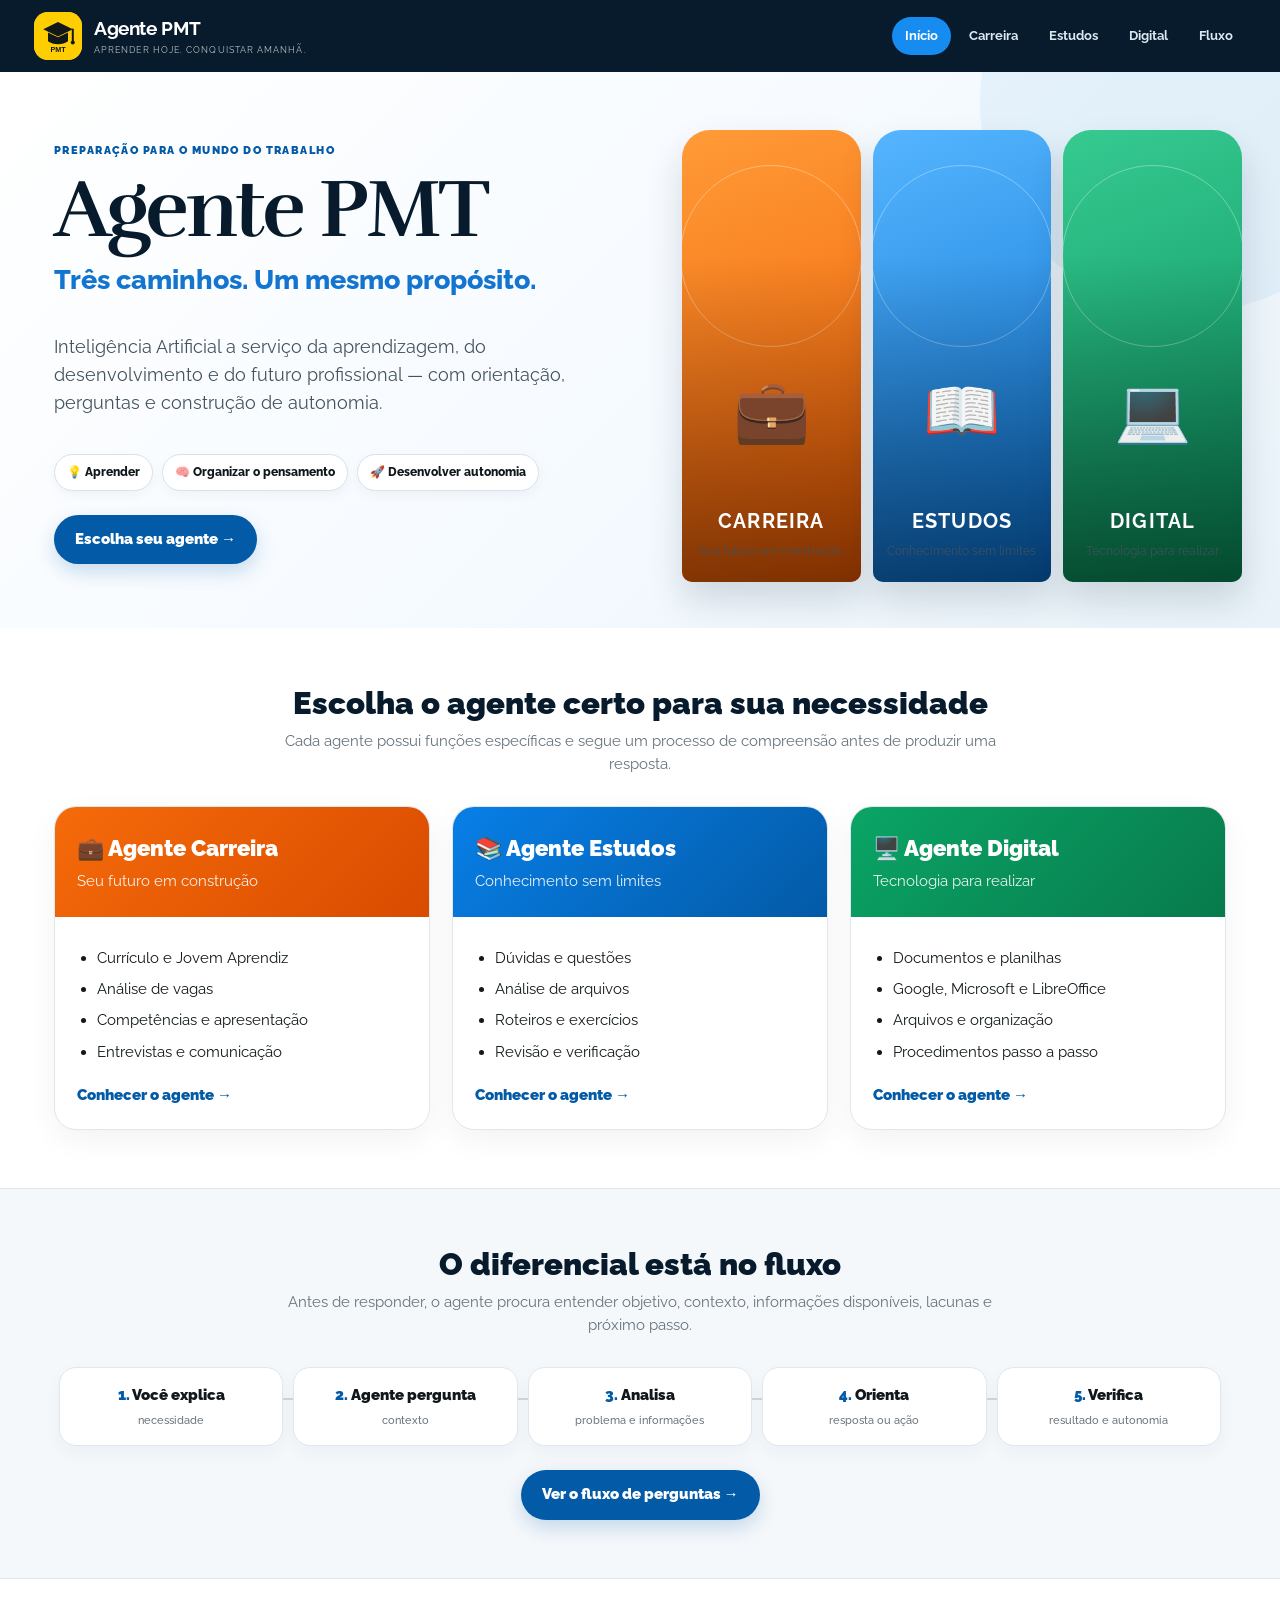
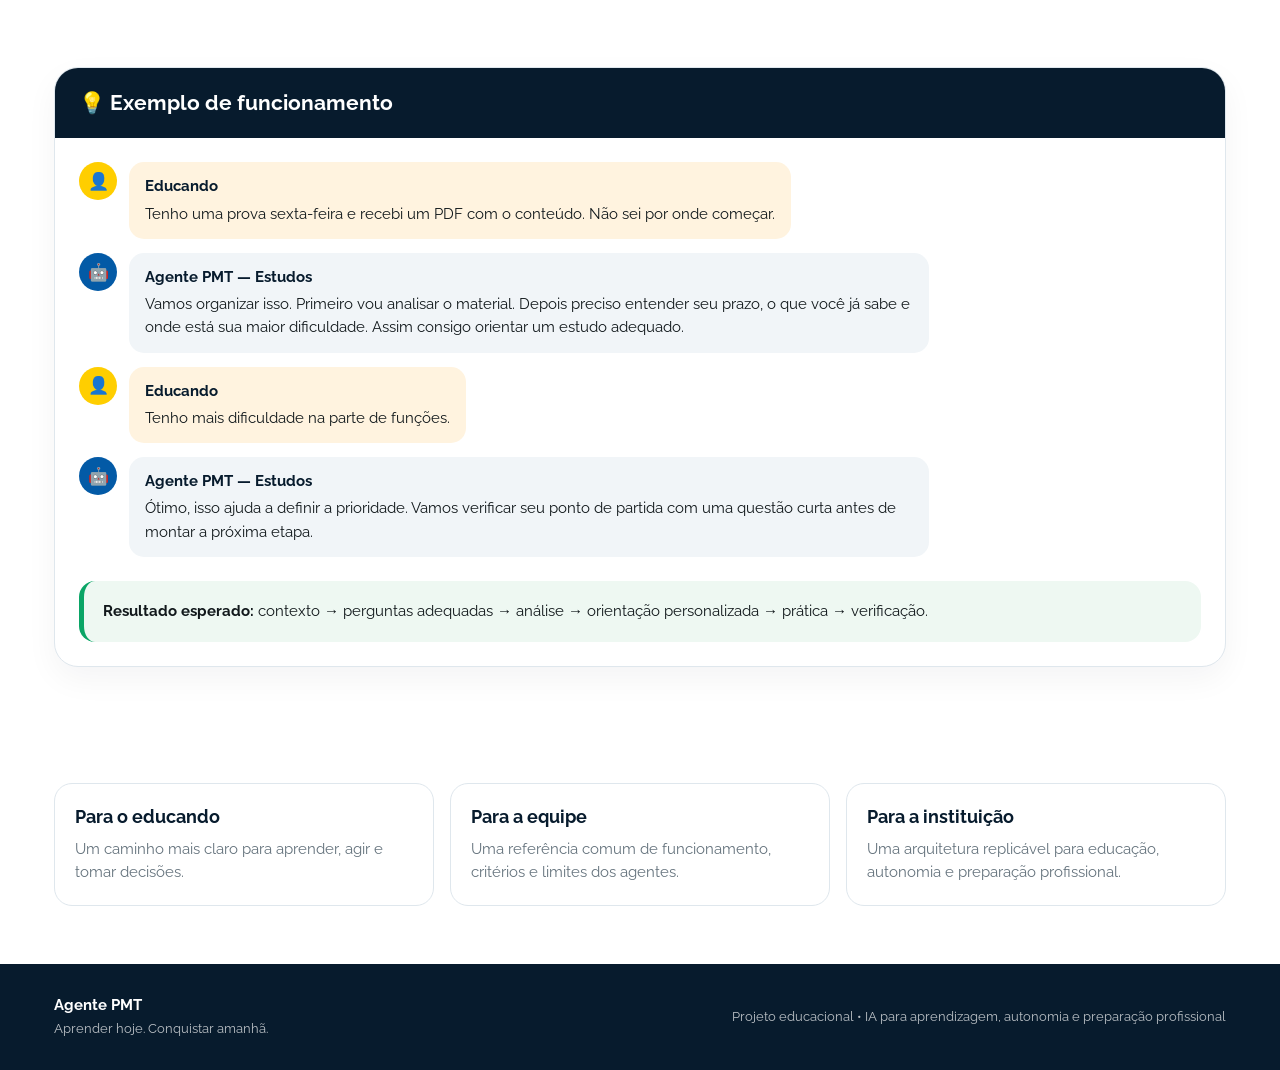
==== commit 14db3538: "feat: add Fluxo tab and refine landing page" ====
--- a/index.html
+++ b/index.html
@@ -1 +1 @@
-<!doctype html><html lang="pt-BR"><head><meta charset="utf-8"><meta name="viewport" content="width=device-width,initial-scale=1"><title>Agente PMT — Aprender hoje, conquistar amanhã</title><meta name="description" content="Central do Agente PMT com agentes especializados em carreira, estudos e administração digital."><link rel="stylesheet" href="styles.css"></head><body><div class="app"><header class="topbar"><div class="brand"><div class="logo-mark">PMT</div><div><strong>Agente PMT</strong><small>APRENDER HOJE. CONQUISTAR AMANHÃ.</small></div></div><nav class="nav"><a class="active" href="index.html">Início</a><a href="carreira.html">Carreira</a><a href="estudos.html">Estudos</a><a href="digital.html">Digital</a></nav></header><section class="hero"><div class="hero-copy"><span class="eyebrow">Preparação para o Mundo do Trabalho</span><h1>Agente PMT</h1><h2>Três caminhos. Um mesmo propósito.</h2><p>Inteligência Artificial a serviço da sua aprendizagem, do seu desenvolvimento e do seu futuro profissional.</p><div class="pill-row"><div class="pill">💡 Tire dúvidas e aprenda</div><div class="pill">▮▮ Desenvolva habilidades</div><div class="pill">💼 Prepare-se para o trabalho</div></div><a class="cta" href="#agentes">Escolha o seu agente →</a></div><div class="hero-visual"><div class="person-card career-bg"><div class="person-icon">💼</div><h3>CARREIRA</h3><p>Seu futuro em construção</p></div><div class="person-card study-bg"><div class="person-icon">📖</div><h3>ESTUDOS</h3><p>Conhecimento sem limites</p></div><div class="person-card digital-bg"><div class="person-icon">💻</div><h3>DIGITAL</h3><p>Tecnologia para realizar</p></div></div></section><section class="section" id="agentes"><div class="section-title"><h2>Escolha o agente certo para sua necessidade</h2><p>Cada agente possui funções específicas e orienta você do problema até uma solução compreensível e útil.</p></div><div class="agents"><article class="agent-card"><div class="agent-head career"><h3>💼 Agente Carreira</h3><p>Seu futuro em construção</p></div><div class="agent-body"><ul><li>Currículo e Jovem Aprendiz</li><li>Análise de vagas</li><li>Entrevistas e comunicação</li><li>Competências e preparação profissional</li></ul><a class="agent-link" href="carreira.html">Ver como funciona →</a></div></article><article class="agent-card"><div class="agent-head study"><h3>📚 Agente Estudos</h3><p>Conhecimento sem limites</p></div><div class="agent-body"><ul><li>Dúvidas e questões</li><li>Análise de arquivos</li><li>Roteiros de estudo</li><li>Exercícios, projetos e revisão</li></ul><a class="agent-link" href="estudos.html">Ver como funciona →</a></div></article><article class="agent-card"><div class="agent-head digital"><h3>🖥️ Agente Digital</h3><p>Tecnologia para realizar</p></div><div class="agent-body"><ul><li>Documentos e planilhas</li><li>Google Workspace e Office</li><li>Arquivos e organização</li><li>Procedimentos passo a passo</li></ul><a class="agent-link" href="digital.html">Ver como funciona →</a></div></article></div></section><section class="section workflow"><div class="section-title"><h2>Como o agente trabalha</h2><p>Mais do que responder: compreender, orientar, verificar e ajudar você a desenvolver autonomia.</p></div><div class="flow"><div class="flow-step">1. Você explica<span>apresente sua necessidade</span></div><div class="flow-step">2. O agente pergunta<span>completa o contexto</span></div><div class="flow-step">3. Analisa<span>organiza o problema</span></div><div class="flow-step">4. Orienta<span>solução e passo a passo</span></div><div class="flow-step">5. Você aprende<span>confere e continua</span></div></div></section><section class="section"><div class="example"><div class="example-title"><h2>💡 Exemplo de funcionamento</h2></div><div class="chat"><div class="msg user"><div class="avatar">👤</div><div class="bubble"><strong>Você</strong>Tenho uma prova sexta-feira e recebi um PDF com o conteúdo. Não sei por onde começar.</div></div><div class="msg agent"><div class="avatar">🤖</div><div class="bubble"><strong>Agente PMT — Estudos</strong>Vamos organizar isso. Primeiro vou analisar o PDF. Depois vou identificar os conteúdos, entender o que você já sabe e montar um plano até sexta-feira.</div></div><div class="msg user"><div class="avatar">👤</div><div class="bubble"><strong>Você</strong>Tenho mais dificuldade na parte de funções.</div></div><div class="msg agent"><div class="avatar">🤖</div><div class="bubble"><strong>Agente PMT — Estudos</strong>Então vamos priorizar funções. Vou dividir o conteúdo em etapas, propor exercícios progressivos e reservar um momento para revisão e verificação da aprendizagem.</div></div></div><div class="result"><strong>Resultado esperado:</strong> material analisado → dificuldade identificada → plano personalizado → exercícios → revisão → verificação.</div></div></section><footer class="footer"><div><strong>Agente PMT</strong><br><small>Aprender hoje. Conquistar amanhã.</small></div><small>Projeto educacional • IA para aprendizagem, autonomia e preparação profissional</small></footer></div></body></html>+<!doctype html><html lang="pt-BR"><head><meta charset="utf-8"><meta name="viewport" content="width=device-width,initial-scale=1"><title>Agente PMT — Aprender hoje, conquistar amanhã</title><meta name="description" content="Central do Agente PMT com agentes especializados em carreira, estudos e administração digital."><link rel="stylesheet" href="styles.css"></head><body><div class="app"><header class="topbar"><div class="brand"><div class="logo-mark"><img src="logo-pmt.svg" alt="Logo Agente PMT"></div><div><strong>Agente PMT</strong><small>APRENDER HOJE. CONQUISTAR AMANHÃ.</small></div></div><nav class="nav"><a class="active" href="index.html">Início</a><a href="carreira.html">Carreira</a><a href="estudos.html">Estudos</a><a href="digital.html">Digital</a><a href="fluxo.html">Fluxo</a></nav></header><section class="hero"><div class="hero-copy"><span class="eyebrow">Preparação para o Mundo do Trabalho</span><h1>Agente PMT</h1><h2>Três caminhos. Um mesmo propósito.</h2><p>Inteligência Artificial a serviço da aprendizagem, do desenvolvimento e do futuro profissional — com orientação, perguntas e construção de autonomia.</p><div class="pill-row"><div class="pill">💡 Aprender</div><div class="pill">🧠 Organizar o pensamento</div><div class="pill">🚀 Desenvolver autonomia</div></div><a class="cta" href="#agentes">Escolha seu agente →</a></div><div class="hero-visual"><div class="person-card career-bg"><div class="person-icon">💼</div><h3>CARREIRA</h3><p>Seu futuro em construção</p></div><div class="person-card study-bg"><div class="person-icon">📖</div><h3>ESTUDOS</h3><p>Conhecimento sem limites</p></div><div class="person-card digital-bg"><div class="person-icon">💻</div><h3>DIGITAL</h3><p>Tecnologia para realizar</p></div></div></section><section class="section" id="agentes"><div class="section-title"><h2>Escolha o agente certo para sua necessidade</h2><p>Cada agente possui funções específicas e segue um processo de compreensão antes de produzir uma resposta.</p></div><div class="agents"><article class="agent-card"><div class="agent-head career"><h3>💼 Agente Carreira</h3><p>Seu futuro em construção</p></div><div class="agent-body"><ul><li>Currículo e Jovem Aprendiz</li><li>Análise de vagas</li><li>Competências e apresentação</li><li>Entrevistas e comunicação</li></ul><a class="agent-link" href="carreira.html">Conhecer o agente →</a></div></article><article class="agent-card"><div class="agent-head study"><h3>📚 Agente Estudos</h3><p>Conhecimento sem limites</p></div><div class="agent-body"><ul><li>Dúvidas e questões</li><li>Análise de arquivos</li><li>Roteiros e exercícios</li><li>Revisão e verificação</li></ul><a class="agent-link" href="estudos.html">Conhecer o agente →</a></div></article><article class="agent-card"><div class="agent-head digital"><h3>🖥️ Agente Digital</h3><p>Tecnologia para realizar</p></div><div class="agent-body"><ul><li>Documentos e planilhas</li><li>Google, Microsoft e LibreOffice</li><li>Arquivos e organização</li><li>Procedimentos passo a passo</li></ul><a class="agent-link" href="digital.html">Conhecer o agente →</a></div></article></div></section><section class="section workflow"><div class="section-title"><h2>O diferencial está no fluxo</h2><p>Antes de responder, o agente procura entender objetivo, contexto, informações disponíveis, lacunas e próximo passo.</p></div><div class="flow"><div class="flow-step">1. Você explica<span>necessidade</span></div><div class="flow-step">2. Agente pergunta<span>contexto</span></div><div class="flow-step">3. Analisa<span>problema e informações</span></div><div class="flow-step">4. Orienta<span>resposta ou ação</span></div><div class="flow-step">5. Verifica<span>resultado e autonomia</span></div></div><div style="text-align:center;margin-top:24px"><a class="cta" href="fluxo.html">Ver o fluxo de perguntas →</a></div></section><section class="section"><div class="example"><div class="example-title"><h2>💡 Exemplo de funcionamento</h2></div><div class="chat"><div class="msg user"><div class="avatar">👤</div><div class="bubble"><strong>Educando</strong>Tenho uma prova sexta-feira e recebi um PDF com o conteúdo. Não sei por onde começar.</div></div><div class="msg agent"><div class="avatar">🤖</div><div class="bubble"><strong>Agente PMT — Estudos</strong>Vamos organizar isso. Primeiro vou analisar o material. Depois preciso entender seu prazo, o que você já sabe e onde está sua maior dificuldade. Assim consigo orientar um estudo adequado.</div></div><div class="msg user"><div class="avatar">👤</div><div class="bubble"><strong>Educando</strong>Tenho mais dificuldade na parte de funções.</div></div><div class="msg agent"><div class="avatar">🤖</div><div class="bubble"><strong>Agente PMT — Estudos</strong>Ótimo, isso ajuda a definir a prioridade. Vamos verificar seu ponto de partida com uma questão curta antes de montar a próxima etapa.</div></div></div><div class="result"><strong>Resultado esperado:</strong> contexto → perguntas adequadas → análise → orientação personalizada → prática → verificação.</div></div></section><section class="section"><div class="mini-grid"><div class="info-box"><h3>Para o educando</h3><p>Um caminho mais claro para aprender, agir e tomar decisões.</p></div><div class="info-box"><h3>Para a equipe</h3><p>Uma referência comum de funcionamento, critérios e limites dos agentes.</p></div><div class="info-box"><h3>Para a instituição</h3><p>Uma arquitetura replicável para educação, autonomia e preparação profissional.</p></div></div></section><footer class="footer"><div><strong>Agente PMT</strong><br><small>Aprender hoje. Conquistar amanhã.</small></div><small>Projeto educacional • IA para aprendizagem, autonomia e preparação profissional</small></footer></div></body></html>
--- a/styles.css
+++ b/styles.css
@@ -1 +1,8 @@
-*{box-sizing:border-box}html{scroll-behavior:smooth}body{margin:0;background:#eef3f7;color:#11181b;font:16px/1.55 Arial,sans-serif}.app{max-width:1180px;margin:auto;background:#fff;min-height:100vh;box-shadow:0 0 40px #0002}.topbar{position:sticky;top:0;z-index:10;padding:12px 24px;background:#071b2d;color:#fff;display:flex;align-items:center;justify-content:space-between;gap:20px}.brand{display:flex;align-items:center;gap:12px}.logo-mark{width:48px;height:48px;border-radius:14px;background:#ffce00;color:#11181b;display:grid;place-items:center;font-weight:900;font-size:20px;line-height:1}.brand strong{display:block;font-size:19px}.brand small{display:block;font-size:11px;letter-spacing:.08em;opacity:.8}.nav{display:flex;gap:6px;flex-wrap:wrap}.nav a{padding:8px 13px;border-radius:20px;text-decoration:none;color:#fff;font-size:14px}.nav a:hover,.nav a.active{background:#168cf0}.hero{display:grid;grid-template-columns:1fr 1.05fr;min-height:390px;background:linear-gradient(135deg,#fff 0%,#f4f9fd 62%,#e8f2f8 100%)}.hero-copy{padding:60px 48px;display:flex;flex-direction:column;justify-content:center}.eyebrow{color:#035aa6;font-weight:800;text-transform:uppercase;letter-spacing:.08em;font-size:13px}.hero h1{font-size:clamp(42px,6vw,68px);line-height:.95;margin:10px 0;color:#13283d}.hero h2{font-size:25px;color:#1475d1;margin:0 0 14px}.hero p{font-size:19px;max-width:620px}.pill-row{display:flex;gap:12px;flex-wrap:wrap;margin:22px 0}.pill{display:flex;align-items:center;gap:7px;font-size:13px;font-weight:700}.cta{display:inline-flex;align-items:center;gap:8px;width:max-content;background:#087fea;color:#fff;text-decoration:none;padding:13px 22px;border-radius:28px;font-weight:800}.hero-visual{display:grid;grid-template-columns:repeat(3,1fr);align-items:end;min-height:390px}.person-card{min-height:300px;padding:24px 16px 20px;color:#fff;display:flex;flex-direction:column;justify-content:flex-end;text-align:center;position:relative;overflow:hidden}.person-card:after{content:'';position:absolute;inset:0;background:linear-gradient(180deg,transparent 35%,#0005)}.person-card>*{position:relative;z-index:1}.career-bg{background:linear-gradient(160deg,#ff8a18,#ff4d00)}.study-bg{background:linear-gradient(160deg,#18a1ff,#0670d8)}.digital-bg{background:linear-gradient(160deg,#20b978,#07955b)}.person-icon{font-size:64px;margin-bottom:auto;padding-top:28px}.person-card h3{font-size:22px;margin:5px 0}.person-card p{margin:0;font-size:14px}.section{padding:36px 40px}.section-title{text-align:center;margin-bottom:24px}.section-title h2{font-size:32px;margin:0;color:#13283d}.section-title p{margin:6px auto;max-width:720px;color:#59656b}.agents{display:grid;grid-template-columns:repeat(3,1fr);gap:18px}.agent-card{border:1px solid #d9e3ea;border-radius:20px;overflow:hidden;background:#fff;box-shadow:0 6px 20px #0000000d}.agent-head{padding:22px;color:#fff}.agent-head h3{font-size:25px;margin:0}.agent-head p{margin:4px 0 0}.career{background:#f56b0a}.study{background:#087fe7}.digital{background:#0aa566}.agent-body{padding:20px}.agent-body ul{padding-left:20px;margin:10px 0 18px}.agent-body li{margin:7px 0}.agent-link{font-weight:800;text-decoration:none;color:#035aa6}.workflow{background:#f7f9fb;border-top:1px solid #e0e7ec;border-bottom:1px solid #e0e7ec}.flow{display:grid;grid-template-columns:repeat(5,1fr);gap:10px}.flow-step{background:#fff;border:1px solid #dce5eb;border-radius:14px;padding:15px;text-align:center;font-weight:800}.flow-step span{display:block;font-size:12px;color:#68757d;font-weight:400;margin-top:4px}.example{margin-top:18px;border:1px solid #dce5eb;border-radius:20px;overflow:hidden;background:#fff}.example-title{padding:18px 22px;background:#13283d;color:#fff}.example-title h2{margin:0;font-size:23px}.chat{padding:22px;display:grid;gap:14px}.msg{display:flex;gap:12px;align-items:flex-start}.avatar{width:38px;height:38px;border-radius:50%;display:grid;place-items:center;flex:0 0 38px;font-size:17px}.user .avatar{background:#ffce00}.agent .avatar{background:#087fe7;color:#fff}.bubble{padding:13px 16px;border-radius:14px;background:#f1f5f8;max-width:760px}.user .bubble{background:#fff3df}.bubble strong{display:block;margin-bottom:4px}.result{margin:0 22px 22px;padding:18px;border-radius:15px;background:#eef8f2;border-left:5px solid #0aa566}.footer{padding:28px 40px;background:#071b2d;color:#fff;display:flex;justify-content:space-between;gap:20px;align-items:center}.footer small{opacity:.8}@media(max-width:850px){.hero{grid-template-columns:1fr}.hero-visual{min-height:280px}.agents{grid-template-columns:1fr}.flow{grid-template-columns:1fr 1fr}.topbar{position:relative}.section{padding:28px 20px}}@media(max-width:560px){.topbar{align-items:flex-start;flex-direction:column}.hero-copy{padding:38px 24px}.hero-visual{grid-template-columns:1fr 1fr 1fr}.person-card{min-height:220px;padding:15px 8px}.person-icon{font-size:40px}.person-card h3{font-size:16px}.person-card p{font-size:11px}.hero h1{font-size:45px}.flow{grid-template-columns:1fr}.footer{flex-direction:column;align-items:flex-start}}
+@import url('https://fonts.googleapis.com/css2?family=Raleway:wght@400;500;600;700;800;900&family=Rufina:wght@400;700&display=swap');
+
+:root{--navy:#071b2d;--ink:#11181b;--blue:#035aa6;--sky:#4a9ad1;--yellow:#ffce00;--orange:#ff7c24;--red:#ad0626;--pink:#d12353;--green:#0aa566;--line:#dfe7ed;--muted:#65737d;--paper:#f5f8fb}
+*{box-sizing:border-box}html{scroll-behavior:smooth}body{margin:0;background:#dfe8ef;color:var(--ink);font:15px/1.55 Raleway,Arial,sans-serif}.app{max-width:1280px;margin:auto;background:#fff;min-height:100vh;box-shadow:0 0 55px #071b2d22}.topbar{position:sticky;top:0;z-index:20;padding:12px 34px;background:var(--navy);color:#fff;display:flex;align-items:center;justify-content:space-between;gap:24px}.brand{display:flex;align-items:center;gap:12px;min-width:max-content}.logo-mark{width:48px;height:48px;border-radius:14px;background:var(--yellow);color:var(--ink);display:grid;place-items:center;font-weight:900;font-size:17px;line-height:1;overflow:hidden}.logo-mark img{width:100%;height:100%;display:block}.brand strong{display:block;font-size:19px;letter-spacing:-.02em}.brand small{display:block;font-size:9px;letter-spacing:.12em;opacity:.72}.nav{display:flex;gap:5px;flex-wrap:wrap;justify-content:flex-end}.nav a{padding:9px 13px;border-radius:22px;text-decoration:none;color:#dce8f1;font-size:13px;font-weight:700;transition:.2s}.nav a:hover,.nav a.active{background:#168cf0;color:#fff}
+.hero{position:relative;display:grid;grid-template-columns:1.05fr .95fr;min-height:500px;overflow:hidden;background:linear-gradient(135deg,#fff 0%,#f5faff 54%,#e8f2f8 100%)}.hero:before{content:'';position:absolute;width:420px;height:420px;border-radius:50%;background:#4a9ad118;right:-120px;top:-180px}.hero-copy{position:relative;z-index:1;padding:70px 54px 64px;display:flex;flex-direction:column;justify-content:center}.eyebrow{color:var(--blue);font-weight:900;text-transform:uppercase;letter-spacing:.13em;font-size:11px}.hero h1{font-family:Rufina,Georgia,serif;font-size:clamp(54px,7vw,82px);line-height:.95;margin:12px 0 10px;color:var(--navy);letter-spacing:-.04em}.hero h2{font-size:27px;color:#1475d1;margin:0 0 14px;font-weight:800}.hero p{font-size:18px;max-width:590px;color:#44535d}.pill-row{display:flex;gap:9px;flex-wrap:wrap;margin:20px 0 24px}.pill{padding:8px 12px;border:1px solid #d7e3eb;border-radius:999px;background:#fff;font-size:12px;font-weight:800;box-shadow:0 4px 12px #071b2d0b}.cta{display:inline-flex;align-items:center;justify-content:center;width:max-content;background:var(--blue);color:#fff;text-decoration:none;padding:13px 21px;border-radius:28px;font-weight:900;box-shadow:0 8px 20px #035aa633}.cta:hover{transform:translateY(-1px)}.hero-visual{position:relative;z-index:1;padding:58px 38px 46px 10px;display:grid;grid-template-columns:repeat(3,1fr);gap:12px;align-items:stretch}.person-card{min-height:365px;padding:22px 14px 22px;color:#fff;display:flex;flex-direction:column;justify-content:flex-end;text-align:center;position:relative;overflow:hidden;border-radius:28px 28px 10px 10px;box-shadow:0 18px 35px #071b2d25}.person-card:before{content:'';position:absolute;width:180px;height:180px;border:1px solid #ffffff55;border-radius:50%;top:35px;left:50%;transform:translateX(-50%)}.person-card:after{content:'';position:absolute;inset:0;background:linear-gradient(180deg,#0000 28%,#0007 100%)}.person-card>*{position:relative;z-index:1}.career-bg{background:linear-gradient(160deg,#ff9b37,#f05a00)}.study-bg{background:linear-gradient(160deg,#55b5ff,#076dcc)}.digital-bg{background:linear-gradient(160deg,#36ca91,#078a58)}.person-icon{font-size:62px;margin:auto auto 42px}.person-card h3{font-size:20px;letter-spacing:.06em;margin:5px 0}.person-card p{margin:0;font-size:12px;opacity:.9}
+.section{padding:58px 54px}.section-title{text-align:center;margin-bottom:30px}.section-title h2{font-size:31px;line-height:1.15;margin:0;color:var(--navy);font-weight:900}.section-title p{margin:8px auto;max-width:760px;color:var(--muted)}.agents{display:grid;grid-template-columns:repeat(3,1fr);gap:22px}.agent-card{border:1px solid var(--line);border-radius:22px;overflow:hidden;background:#fff;box-shadow:0 10px 30px #071b2d0d}.agent-head{padding:24px 22px;color:#fff;min-height:105px}.agent-head h3{font-size:22px;margin:0;font-weight:900}.agent-head p{margin:4px 0 0;opacity:.9}.career{background:linear-gradient(135deg,#f56b0a,#d94b00)}.study{background:linear-gradient(135deg,#087fe7,#035aa6)}.digital{background:linear-gradient(135deg,#0aa566,#087a4c)}.agent-body{padding:22px}.agent-body ul{padding-left:20px;margin:6px 0 20px}.agent-body li{margin:8px 0}.agent-link{font-weight:900;text-decoration:none;color:var(--blue)}
+.workflow{background:var(--paper);border-top:1px solid var(--line);border-bottom:1px solid var(--line)}.flow{display:grid;grid-template-columns:repeat(5,1fr);gap:0;position:relative}.flow:before{content:'';position:absolute;top:31px;left:8%;right:8%;height:2px;background:#cbd9e3}.flow-step{position:relative;z-index:1;margin:0 5px;background:#fff;border:1px solid var(--line);border-radius:17px;padding:16px 10px;text-align:center;font-weight:900;box-shadow:0 7px 18px #071b2d0a}.flow-step:first-letter{color:var(--blue)}.flow-step span{display:block;font-size:11px;color:#68757d;font-weight:500;margin-top:5px}.example{margin-top:30px;border:1px solid var(--line);border-radius:24px;overflow:hidden;background:#fff;box-shadow:0 12px 32px #071b2d0c}.example-title{padding:19px 24px;background:var(--navy);color:#fff}.example-title h2{margin:0;font-size:21px}.chat{padding:24px;display:grid;gap:14px}.msg{display:flex;gap:12px;align-items:flex-start}.avatar{width:38px;height:38px;border-radius:50%;display:grid;place-items:center;flex:0 0 38px;font-size:17px}.user .avatar{background:var(--yellow)}.agent .avatar{background:var(--blue);color:#fff}.bubble{padding:13px 16px;border-radius:15px;background:#f1f5f8;max-width:800px}.user .bubble{background:#fff3df}.bubble strong{display:block;margin-bottom:4px;color:var(--navy)}.result{margin:0 24px 24px;padding:19px;border-radius:16px;background:#eef8f2;border-left:5px solid var(--green)}.footer{padding:30px 54px;background:var(--navy);color:#fff;display:flex;justify-content:space-between;gap:20px;align-items:center}.footer small{opacity:.72}.mini-grid{display:grid;grid-template-columns:repeat(3,1fr);gap:16px}.info-box{padding:20px;border:1px solid var(--line);border-radius:18px;background:#fff}.info-box h3{margin:0 0 7px;color:var(--navy)}.info-box p{margin:0;color:var(--muted)}.flow-detail{display:grid;grid-template-columns:120px 1fr;gap:20px;align-items:start;padding:22px 0;border-bottom:1px solid var(--line)}.flow-detail:last-child{border-bottom:0}.flow-number{width:64px;height:64px;border-radius:18px;background:var(--yellow);display:grid;place-items:center;font-size:22px;font-weight:900}.question-chain{display:grid;grid-template-columns:repeat(2,1fr);gap:16px;margin-top:22px}.question-card{border:1px solid var(--line);border-radius:18px;padding:18px;background:#fff}.question-card .tag{font-size:10px;font-weight:900;text-transform:uppercase;letter-spacing:.1em;color:var(--blue)}.question-card h3{margin:5px 0 8px;color:var(--navy)}.question-card p{margin:0;color:#53616a}.answer-box{margin-top:16px;padding:16px;border-radius:15px;background:#f6f9fb;border:1px dashed #c8d7e1}.page-hero{padding:54px;background:linear-gradient(135deg,#f5faff,#fff);border-bottom:1px solid var(--line)}.page-hero h1{font-family:Rufina,Georgia,serif;font-size:52px;line-height:1;margin:10px 0 8px;color:var(--navy)}.page-hero h2{margin:0;color:var(--blue);font-size:23px}.page-hero p{max-width:780px;color:#53616a;font-size:17px}
+@media(max-width:900px){.hero{grid-template-columns:1fr}.hero-copy{padding:50px 35px 30px}.hero-visual{padding:25px 28px 38px}.agents,.mini-grid{grid-template-columns:1fr}.flow{grid-template-columns:1fr;gap:10px}.flow:before{display:none}.flow-step{margin:0}.section{padding:42px 28px}.topbar{position:relative}.question-chain{grid-template-columns:1fr}}@media(max-width:560px){.topbar{align-items:flex-start;flex-direction:column;padding:12px 18px}.nav{justify-content:flex-start}.hero-copy{padding:40px 22px 24px}.hero h1{font-size:50px}.hero-visual{grid-template-columns:1fr 1fr 1fr;padding:18px 12px 28px;gap:7px}.person-card{min-height:210px;border-radius:18px 18px 7px 7px;padding:10px 5px}.person-card:before{width:85px;height:85px;top:24px}.person-icon{font-size:38px;margin:auto auto 18px}.person-card h3{font-size:13px}.person-card p{font-size:9px}.section{padding:34px 18px}.page-hero{padding:38px 20px}.page-hero h1{font-size:40px}.footer{padding:26px 20px;flex-direction:column;align-items:flex-start}.flow-detail{grid-template-columns:70px 1fr}}
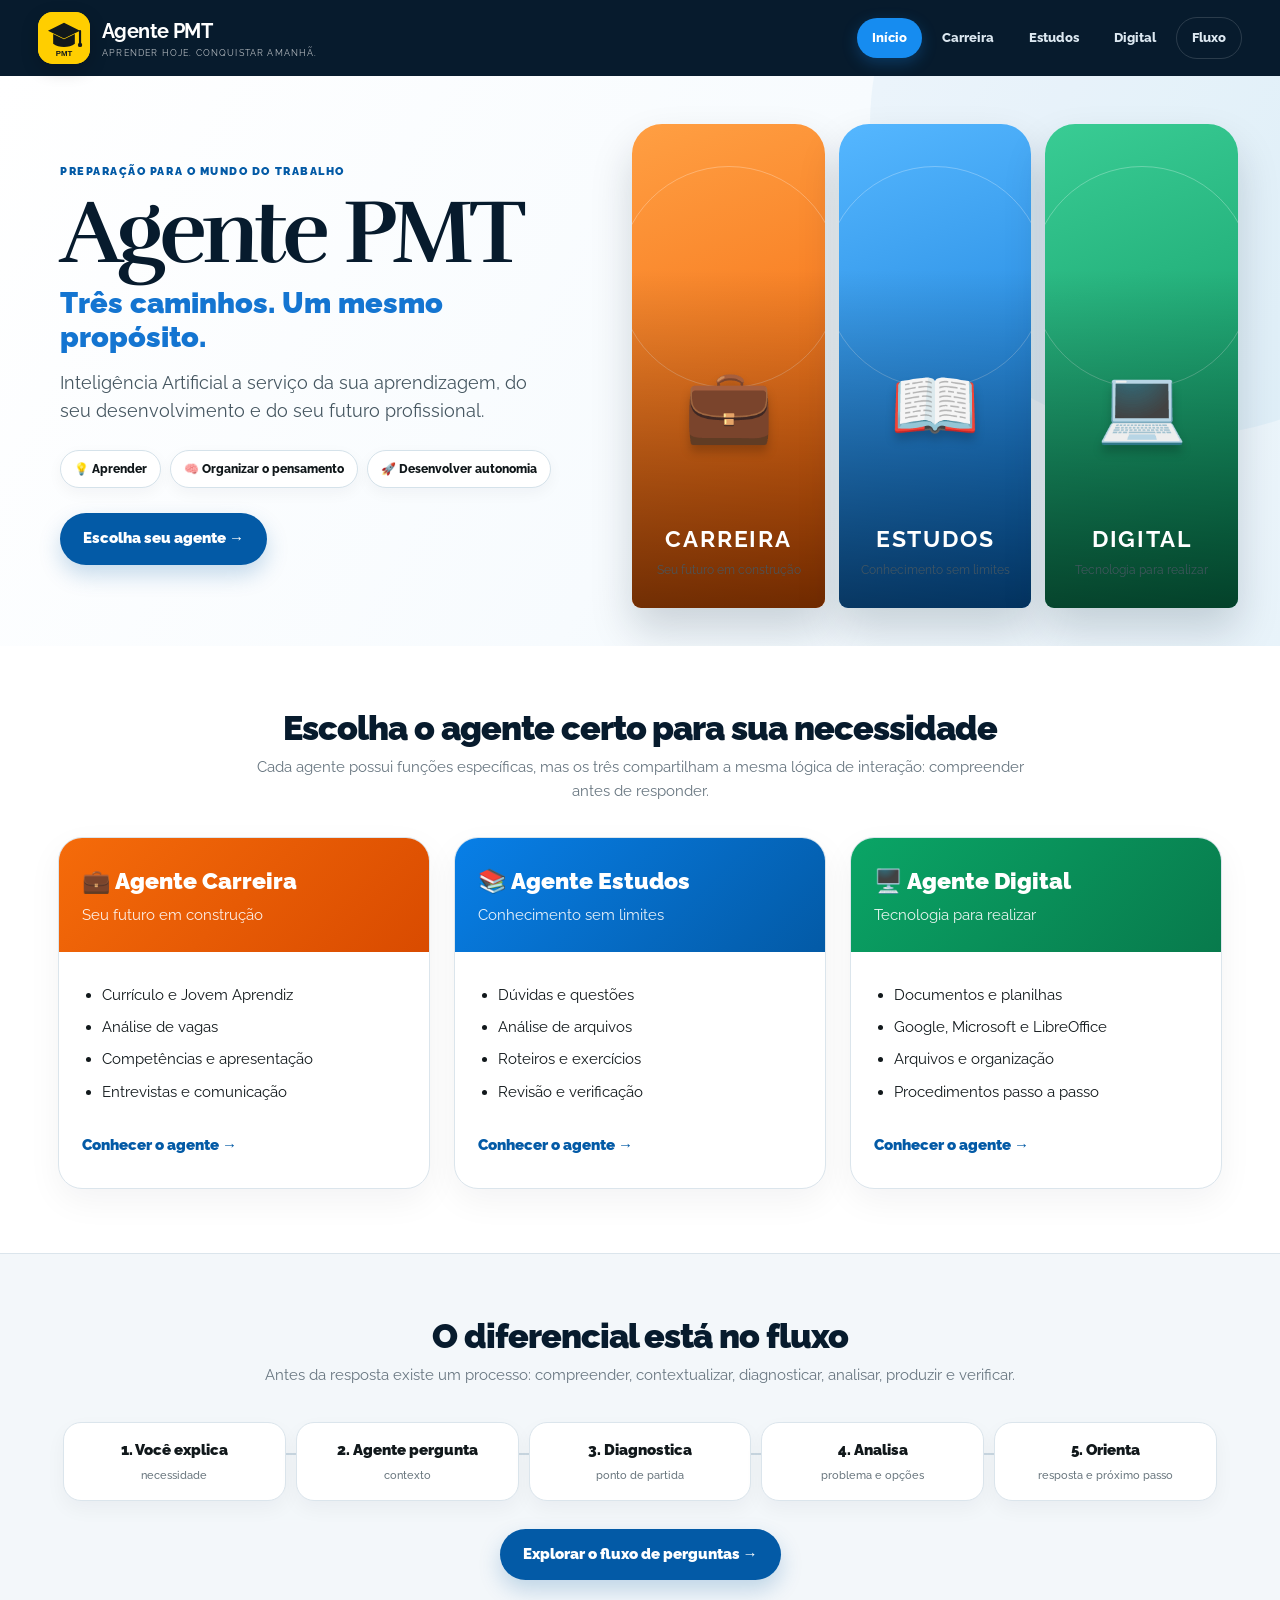
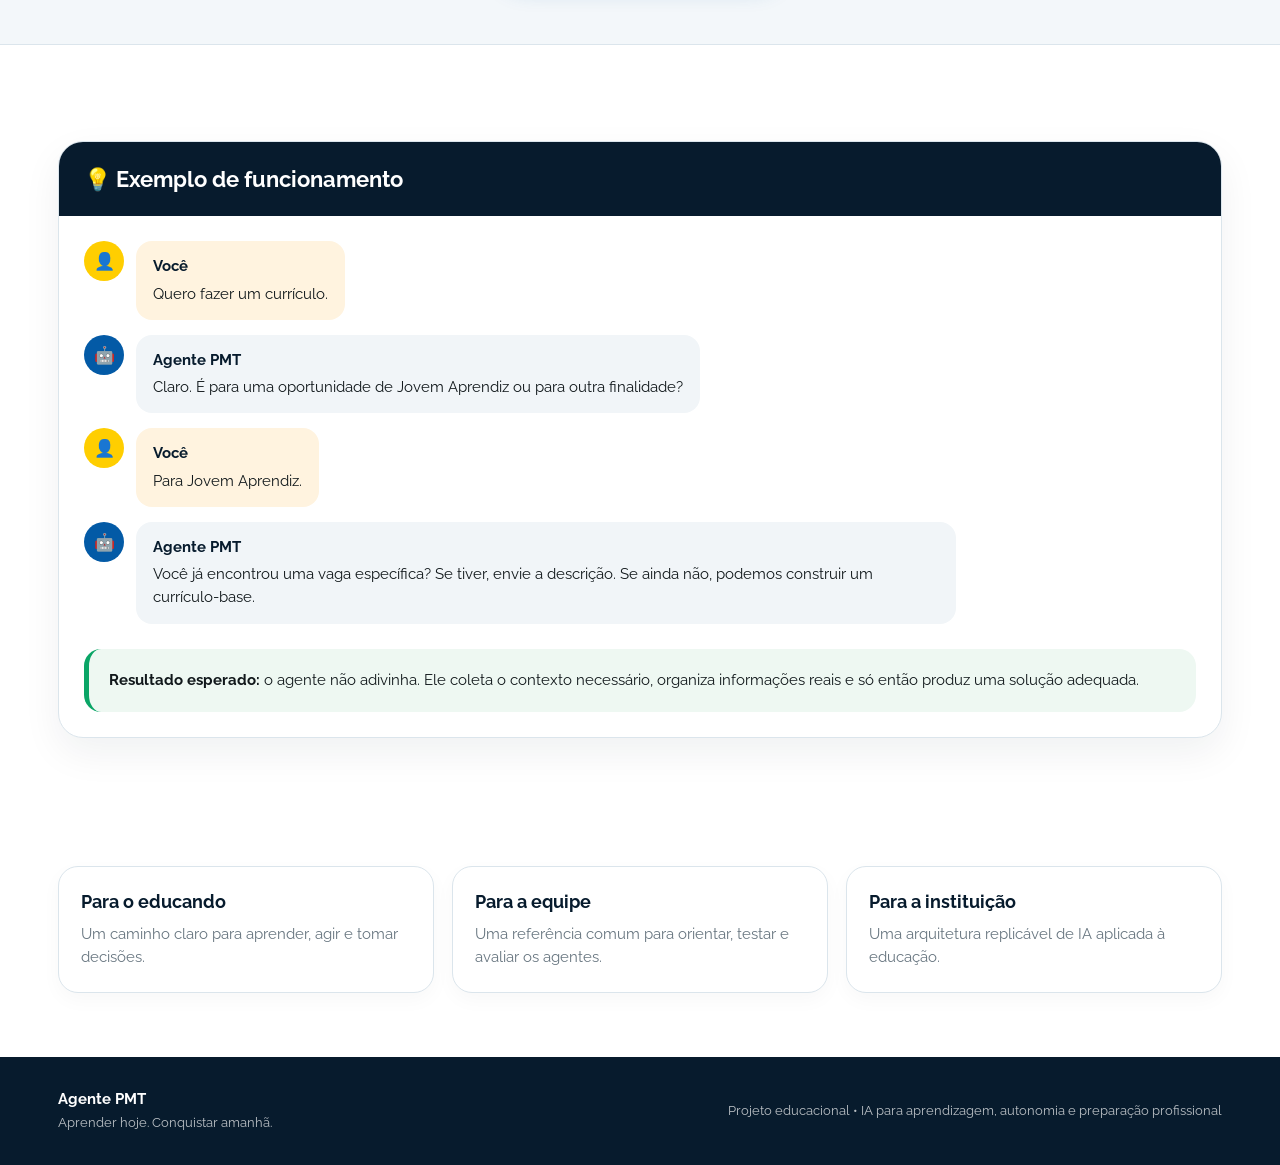
==== commit a6f85e7c: "Aproximar landing page do layout visual de referência" ====
--- a/index.html
+++ b/index.html
@@ -1 +1 @@
-<!doctype html><html lang="pt-BR"><head><meta charset="utf-8"><meta name="viewport" content="width=device-width,initial-scale=1"><title>Agente PMT — Aprender hoje, conquistar amanhã</title><meta name="description" content="Central do Agente PMT com agentes especializados em carreira, estudos e administração digital."><link rel="stylesheet" href="styles.css"></head><body><div class="app"><header class="topbar"><div class="brand"><div class="logo-mark"><img src="logo-pmt.svg" alt="Logo Agente PMT"></div><div><strong>Agente PMT</strong><small>APRENDER HOJE. CONQUISTAR AMANHÃ.</small></div></div><nav class="nav"><a class="active" href="index.html">Início</a><a href="carreira.html">Carreira</a><a href="estudos.html">Estudos</a><a href="digital.html">Digital</a><a href="fluxo.html">Fluxo</a></nav></header><section class="hero"><div class="hero-copy"><span class="eyebrow">Preparação para o Mundo do Trabalho</span><h1>Agente PMT</h1><h2>Três caminhos. Um mesmo propósito.</h2><p>Inteligência Artificial a serviço da aprendizagem, do desenvolvimento e do futuro profissional — com orientação, perguntas e construção de autonomia.</p><div class="pill-row"><div class="pill">💡 Aprender</div><div class="pill">🧠 Organizar o pensamento</div><div class="pill">🚀 Desenvolver autonomia</div></div><a class="cta" href="#agentes">Escolha seu agente →</a></div><div class="hero-visual"><div class="person-card career-bg"><div class="person-icon">💼</div><h3>CARREIRA</h3><p>Seu futuro em construção</p></div><div class="person-card study-bg"><div class="person-icon">📖</div><h3>ESTUDOS</h3><p>Conhecimento sem limites</p></div><div class="person-card digital-bg"><div class="person-icon">💻</div><h3>DIGITAL</h3><p>Tecnologia para realizar</p></div></div></section><section class="section" id="agentes"><div class="section-title"><h2>Escolha o agente certo para sua necessidade</h2><p>Cada agente possui funções específicas e segue um processo de compreensão antes de produzir uma resposta.</p></div><div class="agents"><article class="agent-card"><div class="agent-head career"><h3>💼 Agente Carreira</h3><p>Seu futuro em construção</p></div><div class="agent-body"><ul><li>Currículo e Jovem Aprendiz</li><li>Análise de vagas</li><li>Competências e apresentação</li><li>Entrevistas e comunicação</li></ul><a class="agent-link" href="carreira.html">Conhecer o agente →</a></div></article><article class="agent-card"><div class="agent-head study"><h3>📚 Agente Estudos</h3><p>Conhecimento sem limites</p></div><div class="agent-body"><ul><li>Dúvidas e questões</li><li>Análise de arquivos</li><li>Roteiros e exercícios</li><li>Revisão e verificação</li></ul><a class="agent-link" href="estudos.html">Conhecer o agente →</a></div></article><article class="agent-card"><div class="agent-head digital"><h3>🖥️ Agente Digital</h3><p>Tecnologia para realizar</p></div><div class="agent-body"><ul><li>Documentos e planilhas</li><li>Google, Microsoft e LibreOffice</li><li>Arquivos e organização</li><li>Procedimentos passo a passo</li></ul><a class="agent-link" href="digital.html">Conhecer o agente →</a></div></article></div></section><section class="section workflow"><div class="section-title"><h2>O diferencial está no fluxo</h2><p>Antes de responder, o agente procura entender objetivo, contexto, informações disponíveis, lacunas e próximo passo.</p></div><div class="flow"><div class="flow-step">1. Você explica<span>necessidade</span></div><div class="flow-step">2. Agente pergunta<span>contexto</span></div><div class="flow-step">3. Analisa<span>problema e informações</span></div><div class="flow-step">4. Orienta<span>resposta ou ação</span></div><div class="flow-step">5. Verifica<span>resultado e autonomia</span></div></div><div style="text-align:center;margin-top:24px"><a class="cta" href="fluxo.html">Ver o fluxo de perguntas →</a></div></section><section class="section"><div class="example"><div class="example-title"><h2>💡 Exemplo de funcionamento</h2></div><div class="chat"><div class="msg user"><div class="avatar">👤</div><div class="bubble"><strong>Educando</strong>Tenho uma prova sexta-feira e recebi um PDF com o conteúdo. Não sei por onde começar.</div></div><div class="msg agent"><div class="avatar">🤖</div><div class="bubble"><strong>Agente PMT — Estudos</strong>Vamos organizar isso. Primeiro vou analisar o material. Depois preciso entender seu prazo, o que você já sabe e onde está sua maior dificuldade. Assim consigo orientar um estudo adequado.</div></div><div class="msg user"><div class="avatar">👤</div><div class="bubble"><strong>Educando</strong>Tenho mais dificuldade na parte de funções.</div></div><div class="msg agent"><div class="avatar">🤖</div><div class="bubble"><strong>Agente PMT — Estudos</strong>Ótimo, isso ajuda a definir a prioridade. Vamos verificar seu ponto de partida com uma questão curta antes de montar a próxima etapa.</div></div></div><div class="result"><strong>Resultado esperado:</strong> contexto → perguntas adequadas → análise → orientação personalizada → prática → verificação.</div></div></section><section class="section"><div class="mini-grid"><div class="info-box"><h3>Para o educando</h3><p>Um caminho mais claro para aprender, agir e tomar decisões.</p></div><div class="info-box"><h3>Para a equipe</h3><p>Uma referência comum de funcionamento, critérios e limites dos agentes.</p></div><div class="info-box"><h3>Para a instituição</h3><p>Uma arquitetura replicável para educação, autonomia e preparação profissional.</p></div></div></section><footer class="footer"><div><strong>Agente PMT</strong><br><small>Aprender hoje. Conquistar amanhã.</small></div><small>Projeto educacional • IA para aprendizagem, autonomia e preparação profissional</small></footer></div></body></html>+<!doctype html><html lang="pt-BR"><head><meta charset="utf-8"><meta name="viewport" content="width=device-width,initial-scale=1"><title>Agente PMT — Aprender hoje, conquistar amanhã</title><meta name="description" content="Agente PMT: aprendizagem, desenvolvimento e preparação profissional com IA."><link rel="stylesheet" href="styles.css"></head><body><div class="app"><header class="topbar"><a class="brand-link" href="index.html" aria-label="Ir para o início"><div class="brand"><div class="logo-mark"><img src="logo-pmt.svg" alt="Logo Agente PMT"></div><div><strong>Agente PMT</strong><small>APRENDER HOJE. CONQUISTAR AMANHÃ.</small></div></div></a><nav class="nav"><a class="active" href="index.html">Início</a><a href="carreira.html">Carreira</a><a href="estudos.html">Estudos</a><a href="digital.html">Digital</a><a class="flow-link" href="fluxo.html">Fluxo</a></nav></header><section class="hero"><div class="hero-copy"><span class="eyebrow">Preparação para o Mundo do Trabalho</span><h1>Agente PMT</h1><h2>Três caminhos. Um mesmo propósito.</h2><p>Inteligência Artificial a serviço da sua aprendizagem, do seu desenvolvimento e do seu futuro profissional.</p><div class="pill-row"><div class="pill">💡 Aprender</div><div class="pill">🧠 Organizar o pensamento</div><div class="pill">🚀 Desenvolver autonomia</div></div><a class="cta" href="#agentes">Escolha seu agente →</a></div><div class="hero-visual"><article class="person-card career-bg" data-link="carreira.html" tabindex="0"><div class="person-icon">💼</div><h3>CARREIRA</h3><p>Seu futuro em construção</p></article><article class="person-card study-bg" data-link="estudos.html" tabindex="0"><div class="person-icon">📖</div><h3>ESTUDOS</h3><p>Conhecimento sem limites</p></article><article class="person-card digital-bg" data-link="digital.html" tabindex="0"><div class="person-icon">💻</div><h3>DIGITAL</h3><p>Tecnologia para realizar</p></article></div></section><section class="section" id="agentes"><div class="section-title"><h2>Escolha o agente certo para sua necessidade</h2><p>Cada agente possui funções específicas, mas os três compartilham a mesma lógica de interação: compreender antes de responder.</p></div><div class="agents"><article class="agent-card reveal"><div class="agent-head career"><h3>💼 Agente Carreira</h3><p>Seu futuro em construção</p></div><div class="agent-body"><ul><li>Currículo e Jovem Aprendiz</li><li>Análise de vagas</li><li>Competências e apresentação</li><li>Entrevistas e comunicação</li></ul><a class="agent-link" href="carreira.html">Conhecer o agente →</a></div></article><article class="agent-card reveal"><div class="agent-head study"><h3>📚 Agente Estudos</h3><p>Conhecimento sem limites</p></div><div class="agent-body"><ul><li>Dúvidas e questões</li><li>Análise de arquivos</li><li>Roteiros e exercícios</li><li>Revisão e verificação</li></ul><a class="agent-link" href="estudos.html">Conhecer o agente →</a></div></article><article class="agent-card reveal"><div class="agent-head digital"><h3>🖥️ Agente Digital</h3><p>Tecnologia para realizar</p></div><div class="agent-body"><ul><li>Documentos e planilhas</li><li>Google, Microsoft e LibreOffice</li><li>Arquivos e organização</li><li>Procedimentos passo a passo</li></ul><a class="agent-link" href="digital.html">Conhecer o agente →</a></div></article></div></section><section class="section workflow"><div class="section-title"><h2>O diferencial está no fluxo</h2><p>Antes da resposta existe um processo: compreender, contextualizar, diagnosticar, analisar, produzir e verificar.</p></div><div class="flow"><div class="flow-step">1. Você explica<span>necessidade</span></div><div class="flow-step">2. Agente pergunta<span>contexto</span></div><div class="flow-step">3. Diagnostica<span>ponto de partida</span></div><div class="flow-step">4. Analisa<span>problema e opções</span></div><div class="flow-step">5. Orienta<span>resposta e próximo passo</span></div></div><div style="text-align:center;margin-top:28px"><a class="cta" href="fluxo.html">Explorar o fluxo de perguntas →</a></div></section><section class="section"><div class="example"><div class="example-title"><h2>💡 Exemplo de funcionamento</h2></div><div class="chat"><div class="msg user"><div class="avatar">👤</div><div class="bubble"><strong>Você</strong>Quero fazer um currículo.</div></div><div class="msg agent"><div class="avatar">🤖</div><div class="bubble"><strong>Agente PMT</strong>Claro. É para uma oportunidade de Jovem Aprendiz ou para outra finalidade?</div></div><div class="msg user"><div class="avatar">👤</div><div class="bubble"><strong>Você</strong>Para Jovem Aprendiz.</div></div><div class="msg agent"><div class="avatar">🤖</div><div class="bubble"><strong>Agente PMT</strong>Você já encontrou uma vaga específica? Se tiver, envie a descrição. Se ainda não, podemos construir um currículo-base.</div></div></div><div class="result"><strong>Resultado esperado:</strong> o agente não adivinha. Ele coleta o contexto necessário, organiza informações reais e só então produz uma solução adequada.</div></div></section><section class="section"><div class="mini-grid"><div class="info-box"><h3>Para o educando</h3><p>Um caminho claro para aprender, agir e tomar decisões.</p></div><div class="info-box"><h3>Para a equipe</h3><p>Uma referência comum para orientar, testar e avaliar os agentes.</p></div><div class="info-box"><h3>Para a instituição</h3><p>Uma arquitetura replicável de IA aplicada à educação.</p></div></div></section><footer class="footer"><div><strong>Agente PMT</strong><br><small>Aprender hoje. Conquistar amanhã.</small></div><small>Projeto educacional • IA para aprendizagem, autonomia e preparação profissional</small></footer></div><script src="app.js"></script></body></html>
--- a/styles.css
+++ b/styles.css
@@ -1,8 +1,8 @@
 @import url('https://fonts.googleapis.com/css2?family=Raleway:wght@400;500;600;700;800;900&family=Rufina:wght@400;700&display=swap');
-
-:root{--navy:#071b2d;--ink:#11181b;--blue:#035aa6;--sky:#4a9ad1;--yellow:#ffce00;--orange:#ff7c24;--red:#ad0626;--pink:#d12353;--green:#0aa566;--line:#dfe7ed;--muted:#65737d;--paper:#f5f8fb}
-*{box-sizing:border-box}html{scroll-behavior:smooth}body{margin:0;background:#dfe8ef;color:var(--ink);font:15px/1.55 Raleway,Arial,sans-serif}.app{max-width:1280px;margin:auto;background:#fff;min-height:100vh;box-shadow:0 0 55px #071b2d22}.topbar{position:sticky;top:0;z-index:20;padding:12px 34px;background:var(--navy);color:#fff;display:flex;align-items:center;justify-content:space-between;gap:24px}.brand{display:flex;align-items:center;gap:12px;min-width:max-content}.logo-mark{width:48px;height:48px;border-radius:14px;background:var(--yellow);color:var(--ink);display:grid;place-items:center;font-weight:900;font-size:17px;line-height:1;overflow:hidden}.logo-mark img{width:100%;height:100%;display:block}.brand strong{display:block;font-size:19px;letter-spacing:-.02em}.brand small{display:block;font-size:9px;letter-spacing:.12em;opacity:.72}.nav{display:flex;gap:5px;flex-wrap:wrap;justify-content:flex-end}.nav a{padding:9px 13px;border-radius:22px;text-decoration:none;color:#dce8f1;font-size:13px;font-weight:700;transition:.2s}.nav a:hover,.nav a.active{background:#168cf0;color:#fff}
-.hero{position:relative;display:grid;grid-template-columns:1.05fr .95fr;min-height:500px;overflow:hidden;background:linear-gradient(135deg,#fff 0%,#f5faff 54%,#e8f2f8 100%)}.hero:before{content:'';position:absolute;width:420px;height:420px;border-radius:50%;background:#4a9ad118;right:-120px;top:-180px}.hero-copy{position:relative;z-index:1;padding:70px 54px 64px;display:flex;flex-direction:column;justify-content:center}.eyebrow{color:var(--blue);font-weight:900;text-transform:uppercase;letter-spacing:.13em;font-size:11px}.hero h1{font-family:Rufina,Georgia,serif;font-size:clamp(54px,7vw,82px);line-height:.95;margin:12px 0 10px;color:var(--navy);letter-spacing:-.04em}.hero h2{font-size:27px;color:#1475d1;margin:0 0 14px;font-weight:800}.hero p{font-size:18px;max-width:590px;color:#44535d}.pill-row{display:flex;gap:9px;flex-wrap:wrap;margin:20px 0 24px}.pill{padding:8px 12px;border:1px solid #d7e3eb;border-radius:999px;background:#fff;font-size:12px;font-weight:800;box-shadow:0 4px 12px #071b2d0b}.cta{display:inline-flex;align-items:center;justify-content:center;width:max-content;background:var(--blue);color:#fff;text-decoration:none;padding:13px 21px;border-radius:28px;font-weight:900;box-shadow:0 8px 20px #035aa633}.cta:hover{transform:translateY(-1px)}.hero-visual{position:relative;z-index:1;padding:58px 38px 46px 10px;display:grid;grid-template-columns:repeat(3,1fr);gap:12px;align-items:stretch}.person-card{min-height:365px;padding:22px 14px 22px;color:#fff;display:flex;flex-direction:column;justify-content:flex-end;text-align:center;position:relative;overflow:hidden;border-radius:28px 28px 10px 10px;box-shadow:0 18px 35px #071b2d25}.person-card:before{content:'';position:absolute;width:180px;height:180px;border:1px solid #ffffff55;border-radius:50%;top:35px;left:50%;transform:translateX(-50%)}.person-card:after{content:'';position:absolute;inset:0;background:linear-gradient(180deg,#0000 28%,#0007 100%)}.person-card>*{position:relative;z-index:1}.career-bg{background:linear-gradient(160deg,#ff9b37,#f05a00)}.study-bg{background:linear-gradient(160deg,#55b5ff,#076dcc)}.digital-bg{background:linear-gradient(160deg,#36ca91,#078a58)}.person-icon{font-size:62px;margin:auto auto 42px}.person-card h3{font-size:20px;letter-spacing:.06em;margin:5px 0}.person-card p{margin:0;font-size:12px;opacity:.9}
-.section{padding:58px 54px}.section-title{text-align:center;margin-bottom:30px}.section-title h2{font-size:31px;line-height:1.15;margin:0;color:var(--navy);font-weight:900}.section-title p{margin:8px auto;max-width:760px;color:var(--muted)}.agents{display:grid;grid-template-columns:repeat(3,1fr);gap:22px}.agent-card{border:1px solid var(--line);border-radius:22px;overflow:hidden;background:#fff;box-shadow:0 10px 30px #071b2d0d}.agent-head{padding:24px 22px;color:#fff;min-height:105px}.agent-head h3{font-size:22px;margin:0;font-weight:900}.agent-head p{margin:4px 0 0;opacity:.9}.career{background:linear-gradient(135deg,#f56b0a,#d94b00)}.study{background:linear-gradient(135deg,#087fe7,#035aa6)}.digital{background:linear-gradient(135deg,#0aa566,#087a4c)}.agent-body{padding:22px}.agent-body ul{padding-left:20px;margin:6px 0 20px}.agent-body li{margin:8px 0}.agent-link{font-weight:900;text-decoration:none;color:var(--blue)}
-.workflow{background:var(--paper);border-top:1px solid var(--line);border-bottom:1px solid var(--line)}.flow{display:grid;grid-template-columns:repeat(5,1fr);gap:0;position:relative}.flow:before{content:'';position:absolute;top:31px;left:8%;right:8%;height:2px;background:#cbd9e3}.flow-step{position:relative;z-index:1;margin:0 5px;background:#fff;border:1px solid var(--line);border-radius:17px;padding:16px 10px;text-align:center;font-weight:900;box-shadow:0 7px 18px #071b2d0a}.flow-step:first-letter{color:var(--blue)}.flow-step span{display:block;font-size:11px;color:#68757d;font-weight:500;margin-top:5px}.example{margin-top:30px;border:1px solid var(--line);border-radius:24px;overflow:hidden;background:#fff;box-shadow:0 12px 32px #071b2d0c}.example-title{padding:19px 24px;background:var(--navy);color:#fff}.example-title h2{margin:0;font-size:21px}.chat{padding:24px;display:grid;gap:14px}.msg{display:flex;gap:12px;align-items:flex-start}.avatar{width:38px;height:38px;border-radius:50%;display:grid;place-items:center;flex:0 0 38px;font-size:17px}.user .avatar{background:var(--yellow)}.agent .avatar{background:var(--blue);color:#fff}.bubble{padding:13px 16px;border-radius:15px;background:#f1f5f8;max-width:800px}.user .bubble{background:#fff3df}.bubble strong{display:block;margin-bottom:4px;color:var(--navy)}.result{margin:0 24px 24px;padding:19px;border-radius:16px;background:#eef8f2;border-left:5px solid var(--green)}.footer{padding:30px 54px;background:var(--navy);color:#fff;display:flex;justify-content:space-between;gap:20px;align-items:center}.footer small{opacity:.72}.mini-grid{display:grid;grid-template-columns:repeat(3,1fr);gap:16px}.info-box{padding:20px;border:1px solid var(--line);border-radius:18px;background:#fff}.info-box h3{margin:0 0 7px;color:var(--navy)}.info-box p{margin:0;color:var(--muted)}.flow-detail{display:grid;grid-template-columns:120px 1fr;gap:20px;align-items:start;padding:22px 0;border-bottom:1px solid var(--line)}.flow-detail:last-child{border-bottom:0}.flow-number{width:64px;height:64px;border-radius:18px;background:var(--yellow);display:grid;place-items:center;font-size:22px;font-weight:900}.question-chain{display:grid;grid-template-columns:repeat(2,1fr);gap:16px;margin-top:22px}.question-card{border:1px solid var(--line);border-radius:18px;padding:18px;background:#fff}.question-card .tag{font-size:10px;font-weight:900;text-transform:uppercase;letter-spacing:.1em;color:var(--blue)}.question-card h3{margin:5px 0 8px;color:var(--navy)}.question-card p{margin:0;color:#53616a}.answer-box{margin-top:16px;padding:16px;border-radius:15px;background:#f6f9fb;border:1px dashed #c8d7e1}.page-hero{padding:54px;background:linear-gradient(135deg,#f5faff,#fff);border-bottom:1px solid var(--line)}.page-hero h1{font-family:Rufina,Georgia,serif;font-size:52px;line-height:1;margin:10px 0 8px;color:var(--navy)}.page-hero h2{margin:0;color:var(--blue);font-size:23px}.page-hero p{max-width:780px;color:#53616a;font-size:17px}
-@media(max-width:900px){.hero{grid-template-columns:1fr}.hero-copy{padding:50px 35px 30px}.hero-visual{padding:25px 28px 38px}.agents,.mini-grid{grid-template-columns:1fr}.flow{grid-template-columns:1fr;gap:10px}.flow:before{display:none}.flow-step{margin:0}.section{padding:42px 28px}.topbar{position:relative}.question-chain{grid-template-columns:1fr}}@media(max-width:560px){.topbar{align-items:flex-start;flex-direction:column;padding:12px 18px}.nav{justify-content:flex-start}.hero-copy{padding:40px 22px 24px}.hero h1{font-size:50px}.hero-visual{grid-template-columns:1fr 1fr 1fr;padding:18px 12px 28px;gap:7px}.person-card{min-height:210px;border-radius:18px 18px 7px 7px;padding:10px 5px}.person-card:before{width:85px;height:85px;top:24px}.person-icon{font-size:38px;margin:auto auto 18px}.person-card h3{font-size:13px}.person-card p{font-size:9px}.section{padding:34px 18px}.page-hero{padding:38px 20px}.page-hero h1{font-size:40px}.footer{padding:26px 20px;flex-direction:column;align-items:flex-start}.flow-detail{grid-template-columns:70px 1fr}}
+:root{--navy:#071b2d;--navy2:#0c2942;--ink:#11181b;--blue:#035aa6;--sky:#4a9ad1;--yellow:#ffce00;--orange:#ff7c24;--green:#0aa566;--line:#dbe5ec;--muted:#687680;--paper:#f3f7fa;--white:#fff}
+*{box-sizing:border-box}html{scroll-behavior:smooth}body{margin:0;background:#d9e4eb;color:var(--ink);font:15px/1.55 Raleway,Arial,sans-serif}.app{max-width:1360px;margin:auto;background:#fff;min-height:100vh;box-shadow:0 0 70px #071b2d2b;overflow:hidden}.topbar{position:sticky;top:0;z-index:50;height:76px;padding:10px 38px;background:var(--navy);color:#fff;display:flex;align-items:center;justify-content:space-between;gap:28px}.brand-link{text-decoration:none;color:#fff}.brand{display:flex;align-items:center;gap:12px}.logo-mark{width:52px;height:52px;border-radius:15px;background:var(--yellow);display:grid;place-items:center;overflow:hidden;box-shadow:0 6px 18px #0003}.logo-mark img{width:100%;height:100%;display:block}.brand strong{display:block;font-size:20px;letter-spacing:-.03em}.brand small{display:block;font-size:9px;letter-spacing:.13em;opacity:.7}.nav{display:flex;gap:5px;align-items:center}.nav a{padding:10px 15px;border-radius:24px;text-decoration:none;color:#dce8f1;font-size:13px;font-weight:800;transition:.2s}.nav a:hover,.nav a.active{background:#168cf0;color:#fff;box-shadow:0 5px 15px #168cf044}.nav a.flow-link{border:1px solid #ffffff25}
+.hero{position:relative;display:grid;grid-template-columns:48% 52%;min-height:570px;overflow:hidden;background:linear-gradient(120deg,#fff 0%,#f7fbfe 55%,#e8f3fa 100%)}.hero:before{content:'';position:absolute;width:620px;height:620px;border-radius:50%;right:-210px;top:-260px;background:#4a9ad112}.hero-copy{position:relative;z-index:2;padding:72px 60px 66px;display:flex;flex-direction:column;justify-content:center}.eyebrow{display:inline-flex;width:max-content;color:var(--blue);font-weight:900;text-transform:uppercase;letter-spacing:.14em;font-size:11px}.hero h1{font-family:Rufina,Georgia,serif;font-size:clamp(58px,7vw,92px);line-height:.88;margin:14px 0;color:var(--navy);letter-spacing:-.055em}.hero h2{font-size:29px;line-height:1.15;color:#1475d1;margin:0 0 15px;font-weight:900}.hero p{font-size:18px;max-width:620px;color:#465761;margin:0}.pill-row{display:flex;gap:9px;flex-wrap:wrap;margin:25px 0}.pill{padding:9px 13px;border:1px solid #d5e2ea;border-radius:999px;background:#fff;font-size:12px;font-weight:800;box-shadow:0 5px 15px #071b2d0b}.cta{display:inline-flex;align-items:center;justify-content:center;width:max-content;background:var(--blue);color:#fff;text-decoration:none;padding:14px 23px;border-radius:28px;font-weight:900;box-shadow:0 10px 22px #035aa638;transition:.2s}.cta:hover{transform:translateY(-2px);box-shadow:0 13px 25px #035aa644}.hero-visual{position:relative;z-index:2;padding:48px 42px 38px 18px;display:grid;grid-template-columns:repeat(3,1fr);gap:14px;align-items:stretch}.person-card{min-height:450px;padding:24px 15px 28px;color:#fff;display:flex;flex-direction:column;justify-content:flex-end;text-align:center;position:relative;overflow:hidden;border-radius:30px 30px 9px 9px;box-shadow:0 22px 42px #071b2d2c;cursor:pointer;transition:.3s}.person-card:hover{transform:translateY(-9px);box-shadow:0 28px 48px #071b2d38}.person-card:before{content:'';position:absolute;width:220px;height:220px;border:1px solid #ffffff45;border-radius:50%;top:42px;left:50%;transform:translateX(-50%)}.person-card:after{content:'';position:absolute;inset:0;background:linear-gradient(180deg,#0000 30%,#0008 100%)}.person-card>*{position:relative;z-index:1}.career-bg{background:linear-gradient(160deg,#ff9f43,#f05a00)}.study-bg{background:linear-gradient(160deg,#55b7ff,#076dcc)}.digital-bg{background:linear-gradient(160deg,#39cc94,#078b59)}.person-icon{font-size:72px;margin:auto auto 55px;filter:drop-shadow(0 7px 5px #0003)}.person-card h3{font-size:23px;letter-spacing:.08em;margin:5px 0}.person-card p{margin:0;font-size:12px;opacity:.92}
+.section{padding:64px 58px}.section-title{text-align:center;margin-bottom:34px}.section-title h2{font-size:34px;line-height:1.1;margin:0;color:var(--navy);font-weight:900;letter-spacing:-.03em}.section-title p{margin:9px auto 0;max-width:780px;color:var(--muted)}.agents{display:grid;grid-template-columns:repeat(3,1fr);gap:24px}.agent-card{border:1px solid var(--line);border-radius:24px;overflow:hidden;background:#fff;box-shadow:0 12px 34px #071b2d0d;transition:.25s}.agent-card:hover{transform:translateY(-5px);box-shadow:0 18px 40px #071b2d18}.agent-head{padding:25px 23px;color:#fff;min-height:112px}.agent-head h3{font-size:23px;margin:0;font-weight:900}.agent-head p{margin:5px 0 0;opacity:.9}.career{background:linear-gradient(135deg,#f56b0a,#d94b00)}.study{background:linear-gradient(135deg,#087fe7,#035aa6)}.digital{background:linear-gradient(135deg,#0aa566,#087a4c)}.agent-body{padding:23px}.agent-body ul{padding-left:20px;margin:5px 0 22px}.agent-body li{margin:9px 0}.agent-link{display:inline-flex;font-weight:900;text-decoration:none;color:var(--blue);padding:8px 0}
+.workflow{background:var(--paper);border-top:1px solid var(--line);border-bottom:1px solid var(--line)}.flow{display:grid;grid-template-columns:repeat(5,1fr);gap:0;position:relative}.flow:before{content:'';position:absolute;top:31px;left:8%;right:8%;height:2px;background:#cbd9e3}.flow-step{position:relative;z-index:1;margin:0 5px;background:#fff;border:1px solid var(--line);border-radius:18px;padding:16px 10px;text-align:center;font-weight:900;box-shadow:0 8px 20px #071b2d0b;transition:.2s}.flow-step:hover{transform:translateY(-4px);border-color:#168cf055}.flow-step span{display:block;font-size:11px;color:#68757d;font-weight:500;margin-top:5px}.example{margin-top:32px;border:1px solid var(--line);border-radius:25px;overflow:hidden;background:#fff;box-shadow:0 15px 38px #071b2d10}.example-title{padding:20px 25px;background:var(--navy);color:#fff}.example-title h2{margin:0;font-size:22px}.chat{padding:25px;display:grid;gap:15px}.msg{display:flex;gap:12px;align-items:flex-start;animation:rise .45s ease both}.avatar{width:40px;height:40px;border-radius:50%;display:grid;place-items:center;flex:0 0 40px;font-size:17px}.user .avatar{background:var(--yellow)}.agent .avatar{background:var(--blue);color:#fff}.bubble{padding:14px 17px;border-radius:16px;background:#f1f5f8;max-width:820px}.user .bubble{background:#fff3df}.bubble strong{display:block;margin-bottom:4px;color:var(--navy)}.result{margin:0 25px 25px;padding:20px;border-radius:17px;background:#eef8f2;border-left:5px solid var(--green)}.mini-grid{display:grid;grid-template-columns:repeat(3,1fr);gap:18px}.info-box{padding:22px;border:1px solid var(--line);border-radius:20px;background:#fff;box-shadow:0 7px 20px #071b2d08}.info-box h3{margin:0 0 7px;color:var(--navy)}.info-box p{margin:0;color:var(--muted)}.page-hero{padding:64px 58px;background:linear-gradient(120deg,#f5faff,#fff);border-bottom:1px solid var(--line)}.page-hero h1{font-family:Rufina,Georgia,serif;font-size:58px;line-height:.98;margin:11px 0 8px;color:var(--navy);letter-spacing:-.045em}.page-hero h2{margin:0;color:var(--blue);font-size:25px}.page-hero p{max-width:820px;color:#53616a;font-size:17px}.flow-detail{display:grid;grid-template-columns:94px 1fr;gap:22px;align-items:start;padding:28px 0;border-bottom:1px solid var(--line)}.flow-detail:last-child{border-bottom:0}.flow-number{width:70px;height:70px;border-radius:20px;background:var(--yellow);display:grid;place-items:center;font-size:22px;font-weight:900;box-shadow:0 8px 18px #ffce0038}.question-chain{display:grid;grid-template-columns:repeat(2,1fr);gap:16px;margin-top:22px}.question-card{border:1px solid var(--line);border-radius:18px;padding:18px;background:#fff;transition:.2s}.question-card:hover{transform:translateY(-3px);box-shadow:0 10px 24px #071b2d0b}.question-card .tag{font-size:10px;font-weight:900;text-transform:uppercase;letter-spacing:.1em;color:var(--blue)}.question-card h3{margin:5px 0 8px;color:var(--navy)}.question-card p{margin:0;color:#53616a}.answer-box{margin-top:16px;padding:16px;border-radius:15px;background:#f6f9fb;border:1px dashed #c8d7e1}.interactive-flow{display:grid;grid-template-columns:220px 1fr;gap:28px}.flow-menu{display:grid;gap:9px;align-content:start}.flow-tab{border:1px solid var(--line);background:#fff;border-radius:15px;padding:14px;text-align:left;font:inherit;font-weight:800;color:var(--navy);cursor:pointer;transition:.2s}.flow-tab:hover,.flow-tab.active{background:var(--navy);color:#fff;border-color:var(--navy)}.flow-panel{border:1px solid var(--line);border-radius:24px;background:#fff;padding:28px;min-height:310px;box-shadow:0 14px 34px #071b2d0c}.flow-panel h3{margin:0 0 7px;color:var(--navy);font-size:27px}.flow-panel .question{font-family:Rufina,Georgia,serif;font-size:28px;color:var(--blue);margin:20px 0}.decision{display:grid;grid-template-columns:repeat(2,1fr);gap:12px}.decision div{padding:15px;border-radius:15px;background:#f5f8fa;border:1px solid var(--line)}.decision strong{display:block;color:var(--navy);margin-bottom:4px}.footer{padding:31px 58px;background:var(--navy);color:#fff;display:flex;justify-content:space-between;gap:20px;align-items:center}.footer small{opacity:.72}.footer a{color:#fff}.reveal{opacity:0;transform:translateY(15px);transition:.55s ease}.reveal.visible{opacity:1;transform:none}@keyframes rise{from{opacity:0;transform:translateY(7px)}to{opacity:1;transform:none}}
+@media(max-width:950px){.hero{grid-template-columns:1fr}.hero-copy{padding:55px 36px 28px}.hero-visual{padding:25px 28px 42px}.agents,.mini-grid{grid-template-columns:1fr}.flow{grid-template-columns:1fr;gap:10px}.flow:before{display:none}.flow-step{margin:0}.section{padding:48px 30px}.topbar{position:relative}.question-chain,.decision{grid-template-columns:1fr}.interactive-flow{grid-template-columns:1fr}.flow-menu{grid-template-columns:repeat(3,1fr)}}
+@media(max-width:620px){.topbar{height:auto;align-items:flex-start;flex-direction:column;padding:12px 18px}.nav{width:100%;overflow-x:auto;padding-bottom:2px}.nav a{white-space:nowrap}.hero-copy{padding:43px 22px 24px}.hero h1{font-size:52px}.hero h2{font-size:23px}.hero-visual{grid-template-columns:1fr 1fr 1fr;padding:17px 10px 28px;gap:7px}.person-card{min-height:225px;border-radius:18px 18px 7px 7px;padding:10px 5px}.person-card:before{width:90px;height:90px;top:25px}.person-icon{font-size:38px;margin:auto auto 20px}.person-card h3{font-size:13px}.person-card p{font-size:9px}.section{padding:36px 18px}.section-title h2{font-size:28px}.page-hero{padding:42px 20px}.page-hero h1{font-size:42px}.flow-detail{grid-template-columns:70px 1fr;gap:15px}.flow-number{width:58px;height:58px}.flow-menu{grid-template-columns:1fr 1fr}.flow-panel{padding:20px}.flow-panel .question{font-size:23px}.footer{padding:27px 20px;flex-direction:column;align-items:flex-start}}
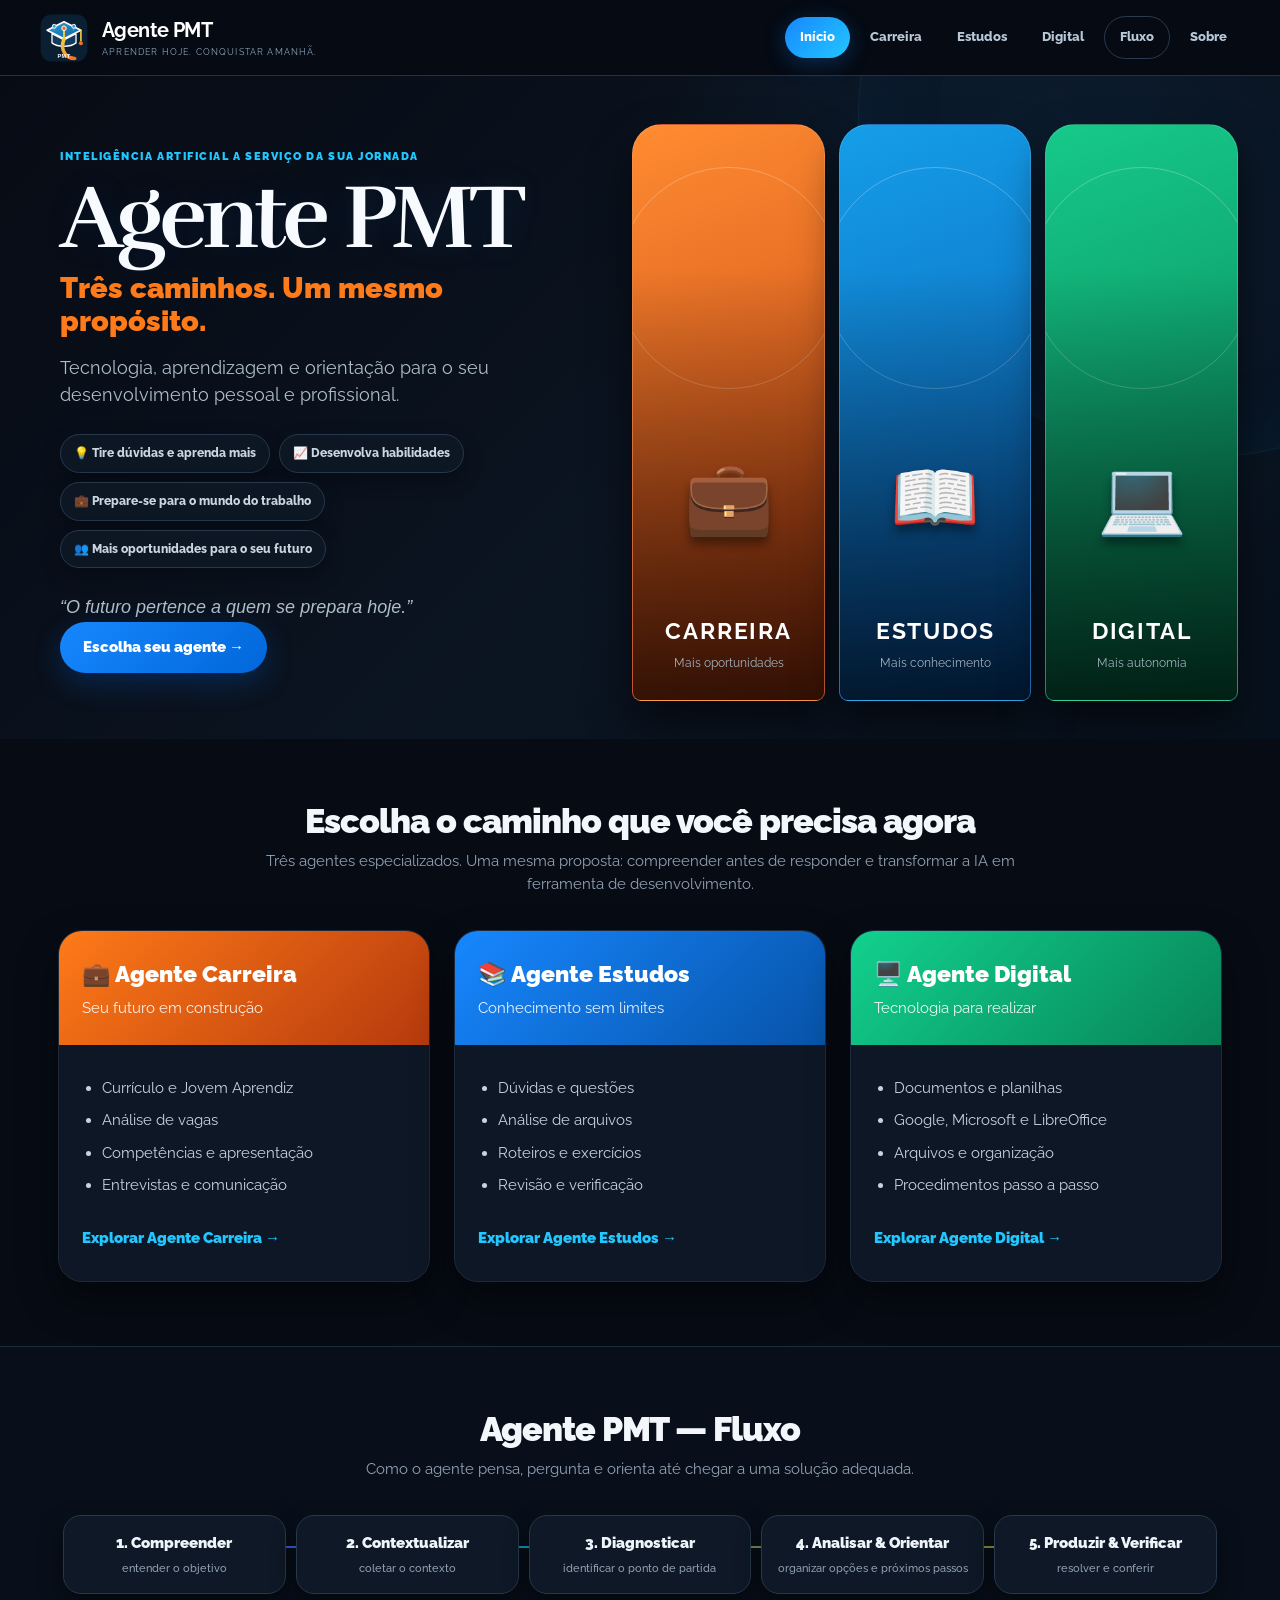
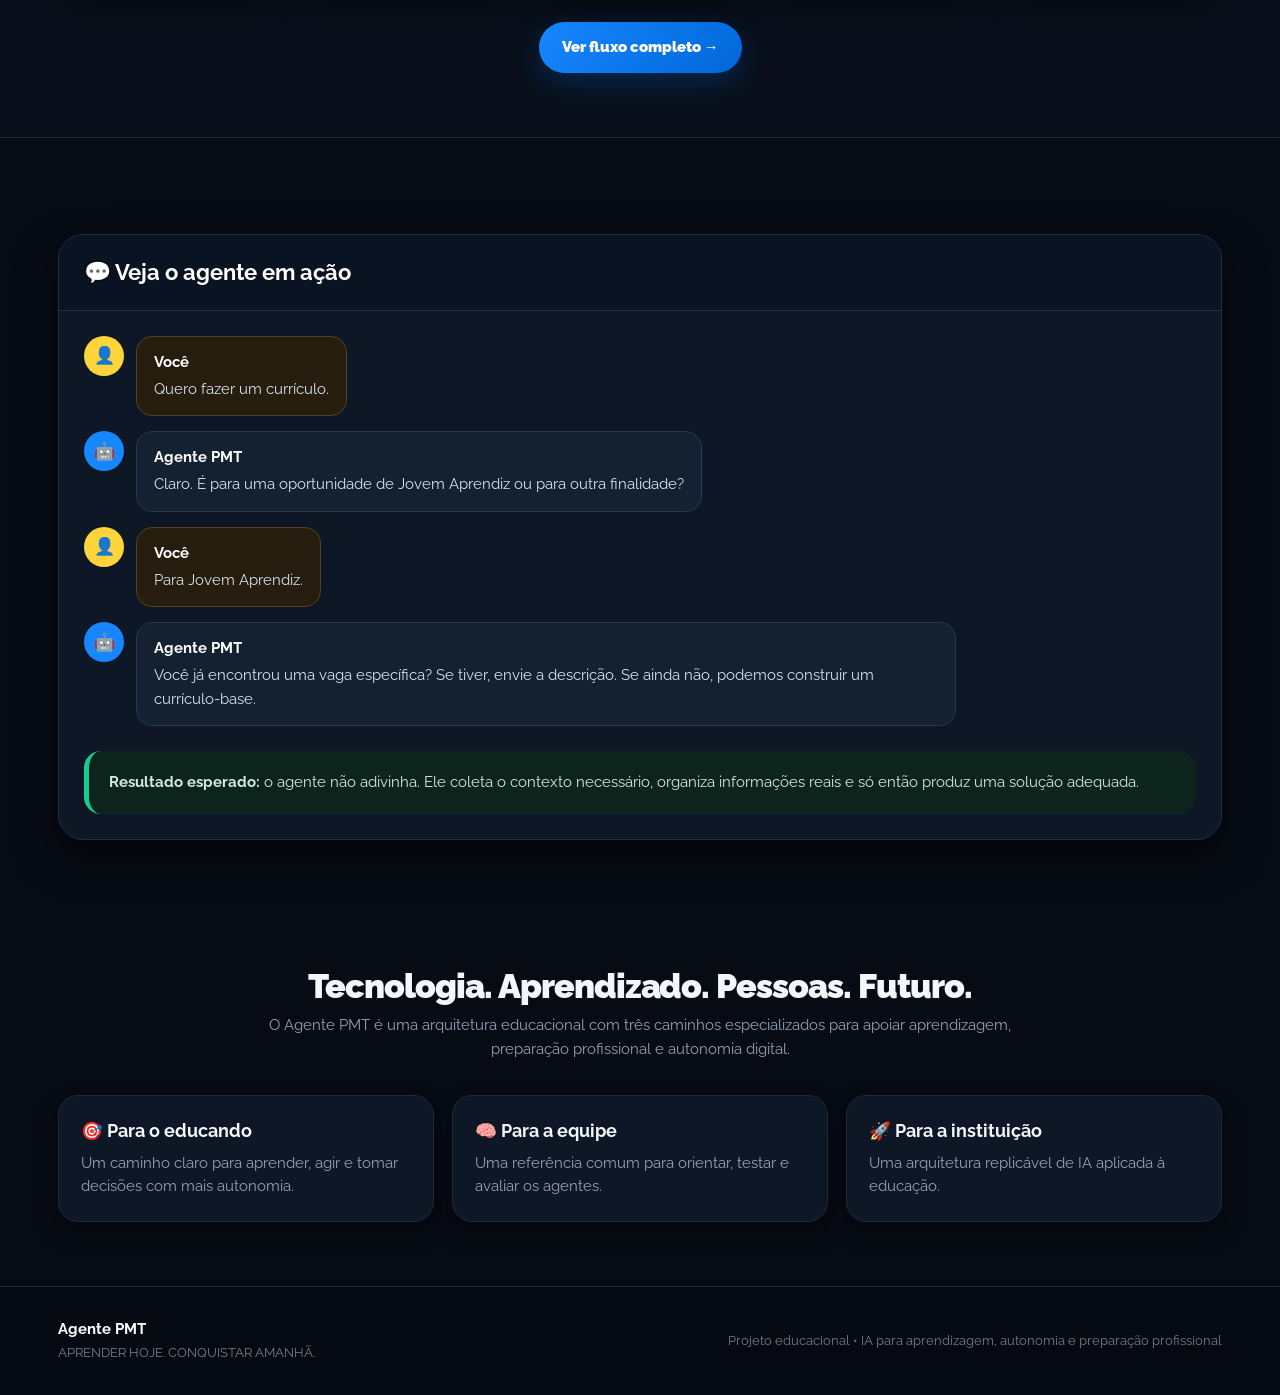
==== commit 5cb1b170: "refine home UI to match dark digital reference" ====
--- a/index.html
+++ b/index.html
@@ -1 +1 @@
-<!doctype html><html lang="pt-BR"><head><meta charset="utf-8"><meta name="viewport" content="width=device-width,initial-scale=1"><title>Agente PMT — Aprender hoje, conquistar amanhã</title><meta name="description" content="Agente PMT: aprendizagem, desenvolvimento e preparação profissional com IA."><link rel="stylesheet" href="styles.css"></head><body><div class="app"><header class="topbar"><a class="brand-link" href="index.html" aria-label="Ir para o início"><div class="brand"><div class="logo-mark"><img src="logo-pmt.svg" alt="Logo Agente PMT"></div><div><strong>Agente PMT</strong><small>APRENDER HOJE. CONQUISTAR AMANHÃ.</small></div></div></a><nav class="nav"><a class="active" href="index.html">Início</a><a href="carreira.html">Carreira</a><a href="estudos.html">Estudos</a><a href="digital.html">Digital</a><a class="flow-link" href="fluxo.html">Fluxo</a></nav></header><section class="hero"><div class="hero-copy"><span class="eyebrow">Preparação para o Mundo do Trabalho</span><h1>Agente PMT</h1><h2>Três caminhos. Um mesmo propósito.</h2><p>Inteligência Artificial a serviço da sua aprendizagem, do seu desenvolvimento e do seu futuro profissional.</p><div class="pill-row"><div class="pill">💡 Aprender</div><div class="pill">🧠 Organizar o pensamento</div><div class="pill">🚀 Desenvolver autonomia</div></div><a class="cta" href="#agentes">Escolha seu agente →</a></div><div class="hero-visual"><article class="person-card career-bg" data-link="carreira.html" tabindex="0"><div class="person-icon">💼</div><h3>CARREIRA</h3><p>Seu futuro em construção</p></article><article class="person-card study-bg" data-link="estudos.html" tabindex="0"><div class="person-icon">📖</div><h3>ESTUDOS</h3><p>Conhecimento sem limites</p></article><article class="person-card digital-bg" data-link="digital.html" tabindex="0"><div class="person-icon">💻</div><h3>DIGITAL</h3><p>Tecnologia para realizar</p></article></div></section><section class="section" id="agentes"><div class="section-title"><h2>Escolha o agente certo para sua necessidade</h2><p>Cada agente possui funções específicas, mas os três compartilham a mesma lógica de interação: compreender antes de responder.</p></div><div class="agents"><article class="agent-card reveal"><div class="agent-head career"><h3>💼 Agente Carreira</h3><p>Seu futuro em construção</p></div><div class="agent-body"><ul><li>Currículo e Jovem Aprendiz</li><li>Análise de vagas</li><li>Competências e apresentação</li><li>Entrevistas e comunicação</li></ul><a class="agent-link" href="carreira.html">Conhecer o agente →</a></div></article><article class="agent-card reveal"><div class="agent-head study"><h3>📚 Agente Estudos</h3><p>Conhecimento sem limites</p></div><div class="agent-body"><ul><li>Dúvidas e questões</li><li>Análise de arquivos</li><li>Roteiros e exercícios</li><li>Revisão e verificação</li></ul><a class="agent-link" href="estudos.html">Conhecer o agente →</a></div></article><article class="agent-card reveal"><div class="agent-head digital"><h3>🖥️ Agente Digital</h3><p>Tecnologia para realizar</p></div><div class="agent-body"><ul><li>Documentos e planilhas</li><li>Google, Microsoft e LibreOffice</li><li>Arquivos e organização</li><li>Procedimentos passo a passo</li></ul><a class="agent-link" href="digital.html">Conhecer o agente →</a></div></article></div></section><section class="section workflow"><div class="section-title"><h2>O diferencial está no fluxo</h2><p>Antes da resposta existe um processo: compreender, contextualizar, diagnosticar, analisar, produzir e verificar.</p></div><div class="flow"><div class="flow-step">1. Você explica<span>necessidade</span></div><div class="flow-step">2. Agente pergunta<span>contexto</span></div><div class="flow-step">3. Diagnostica<span>ponto de partida</span></div><div class="flow-step">4. Analisa<span>problema e opções</span></div><div class="flow-step">5. Orienta<span>resposta e próximo passo</span></div></div><div style="text-align:center;margin-top:28px"><a class="cta" href="fluxo.html">Explorar o fluxo de perguntas →</a></div></section><section class="section"><div class="example"><div class="example-title"><h2>💡 Exemplo de funcionamento</h2></div><div class="chat"><div class="msg user"><div class="avatar">👤</div><div class="bubble"><strong>Você</strong>Quero fazer um currículo.</div></div><div class="msg agent"><div class="avatar">🤖</div><div class="bubble"><strong>Agente PMT</strong>Claro. É para uma oportunidade de Jovem Aprendiz ou para outra finalidade?</div></div><div class="msg user"><div class="avatar">👤</div><div class="bubble"><strong>Você</strong>Para Jovem Aprendiz.</div></div><div class="msg agent"><div class="avatar">🤖</div><div class="bubble"><strong>Agente PMT</strong>Você já encontrou uma vaga específica? Se tiver, envie a descrição. Se ainda não, podemos construir um currículo-base.</div></div></div><div class="result"><strong>Resultado esperado:</strong> o agente não adivinha. Ele coleta o contexto necessário, organiza informações reais e só então produz uma solução adequada.</div></div></section><section class="section"><div class="mini-grid"><div class="info-box"><h3>Para o educando</h3><p>Um caminho claro para aprender, agir e tomar decisões.</p></div><div class="info-box"><h3>Para a equipe</h3><p>Uma referência comum para orientar, testar e avaliar os agentes.</p></div><div class="info-box"><h3>Para a instituição</h3><p>Uma arquitetura replicável de IA aplicada à educação.</p></div></div></section><footer class="footer"><div><strong>Agente PMT</strong><br><small>Aprender hoje. Conquistar amanhã.</small></div><small>Projeto educacional • IA para aprendizagem, autonomia e preparação profissional</small></footer></div><script src="app.js"></script></body></html>+<!doctype html><html lang="pt-BR"><head><meta charset="utf-8"><meta name="viewport" content="width=device-width,initial-scale=1"><title>Agente PMT — Aprender hoje, conquistar amanhã</title><meta name="description" content="Agente PMT: aprendizagem, desenvolvimento e preparação profissional com IA."><link rel="stylesheet" href="styles.css"></head><body><div class="app"><header class="topbar"><a class="brand-link" href="index.html" aria-label="Ir para o início"><div class="brand"><div class="logo-mark"><img src="logo-pmt.svg" alt="Logo Agente PMT"></div><div><strong>Agente PMT</strong><small>APRENDER HOJE. CONQUISTAR AMANHÃ.</small></div></div></a><nav class="nav"><a class="active" href="index.html">Início</a><a href="carreira.html">Carreira</a><a href="estudos.html">Estudos</a><a href="digital.html">Digital</a><a class="flow-link" href="fluxo.html">Fluxo</a><a href="#sobre">Sobre</a></nav></header><main><section class="hero"><div class="hero-copy"><span class="eyebrow">Inteligência Artificial a serviço da sua jornada</span><h1>Agente PMT</h1><h2>Três caminhos. Um mesmo propósito.</h2><p>Tecnologia, aprendizagem e orientação para o seu desenvolvimento pessoal e profissional.</p><div class="pill-row"><div class="pill">💡 Tire dúvidas e aprenda mais</div><div class="pill">📈 Desenvolva habilidades</div><div class="pill">💼 Prepare-se para o mundo do trabalho</div><div class="pill">👥 Mais oportunidades para o seu futuro</div></div><p><em>“O futuro pertence a quem se prepara hoje.”</em></p><a class="cta" href="#agentes">Escolha seu agente →</a></div><div class="hero-visual"><article class="person-card career-bg" data-link="carreira.html" tabindex="0"><div class="person-icon">💼</div><h3>CARREIRA</h3><p>Mais oportunidades</p></article><article class="person-card study-bg" data-link="estudos.html" tabindex="0"><div class="person-icon">📖</div><h3>ESTUDOS</h3><p>Mais conhecimento</p></article><article class="person-card digital-bg" data-link="digital.html" tabindex="0"><div class="person-icon">💻</div><h3>DIGITAL</h3><p>Mais autonomia</p></article></div></section><section class="section" id="agentes"><div class="section-title"><h2>Escolha o caminho que você precisa agora</h2><p>Três agentes especializados. Uma mesma proposta: compreender antes de responder e transformar a IA em ferramenta de desenvolvimento.</p></div><div class="agents"><article class="agent-card reveal"><div class="agent-head career"><h3>💼 Agente Carreira</h3><p>Seu futuro em construção</p></div><div class="agent-body"><ul><li>Currículo e Jovem Aprendiz</li><li>Análise de vagas</li><li>Competências e apresentação</li><li>Entrevistas e comunicação</li></ul><a class="agent-link" href="carreira.html">Explorar Agente Carreira →</a></div></article><article class="agent-card reveal"><div class="agent-head study"><h3>📚 Agente Estudos</h3><p>Conhecimento sem limites</p></div><div class="agent-body"><ul><li>Dúvidas e questões</li><li>Análise de arquivos</li><li>Roteiros e exercícios</li><li>Revisão e verificação</li></ul><a class="agent-link" href="estudos.html">Explorar Agente Estudos →</a></div></article><article class="agent-card reveal"><div class="agent-head digital"><h3>🖥️ Agente Digital</h3><p>Tecnologia para realizar</p></div><div class="agent-body"><ul><li>Documentos e planilhas</li><li>Google, Microsoft e LibreOffice</li><li>Arquivos e organização</li><li>Procedimentos passo a passo</li></ul><a class="agent-link" href="digital.html">Explorar Agente Digital →</a></div></article></div></section><section class="section workflow"><div class="section-title"><h2>Agente PMT — Fluxo</h2><p>Como o agente pensa, pergunta e orienta até chegar a uma solução adequada.</p></div><div class="flow"><div class="flow-step">1. Compreender<span>entender o objetivo</span></div><div class="flow-step">2. Contextualizar<span>coletar o contexto</span></div><div class="flow-step">3. Diagnosticar<span>identificar o ponto de partida</span></div><div class="flow-step">4. Analisar & Orientar<span>organizar opções e próximos passos</span></div><div class="flow-step">5. Produzir & Verificar<span>resolver e conferir</span></div></div><div style="text-align:center;margin-top:28px"><a class="cta" href="fluxo.html">Ver fluxo completo →</a></div></section><section class="section"><div class="example"><div class="example-title"><h2>💬 Veja o agente em ação</h2></div><div class="chat"><div class="msg user"><div class="avatar">👤</div><div class="bubble"><strong>Você</strong>Quero fazer um currículo.</div></div><div class="msg agent"><div class="avatar">🤖</div><div class="bubble"><strong>Agente PMT</strong>Claro. É para uma oportunidade de Jovem Aprendiz ou para outra finalidade?</div></div><div class="msg user"><div class="avatar">👤</div><div class="bubble"><strong>Você</strong>Para Jovem Aprendiz.</div></div><div class="msg agent"><div class="avatar">🤖</div><div class="bubble"><strong>Agente PMT</strong>Você já encontrou uma vaga específica? Se tiver, envie a descrição. Se ainda não, podemos construir um currículo-base.</div></div></div><div class="result"><strong>Resultado esperado:</strong> o agente não adivinha. Ele coleta o contexto necessário, organiza informações reais e só então produz uma solução adequada.</div></div></section><section class="section" id="sobre"><div class="section-title"><h2>Tecnologia. Aprendizado. Pessoas. Futuro.</h2><p>O Agente PMT é uma arquitetura educacional com três caminhos especializados para apoiar aprendizagem, preparação profissional e autonomia digital.</p></div><div class="mini-grid"><div class="info-box"><h3>🎯 Para o educando</h3><p>Um caminho claro para aprender, agir e tomar decisões com mais autonomia.</p></div><div class="info-box"><h3>🧠 Para a equipe</h3><p>Uma referência comum para orientar, testar e avaliar os agentes.</p></div><div class="info-box"><h3>🚀 Para a instituição</h3><p>Uma arquitetura replicável de IA aplicada à educação.</p></div></div></section></main><footer class="footer"><div><strong>Agente PMT</strong><br><small>APRENDER HOJE. CONQUISTAR AMANHÃ.</small></div><small>Projeto educacional • IA para aprendizagem, autonomia e preparação profissional</small></footer></div><script src="app.js"></script></body></html>
--- a/styles.css
+++ b/styles.css
@@ -1,8 +1,8 @@
 @import url('https://fonts.googleapis.com/css2?family=Raleway:wght@400;500;600;700;800;900&family=Rufina:wght@400;700&display=swap');
-:root{--navy:#071b2d;--navy2:#0c2942;--ink:#11181b;--blue:#035aa6;--sky:#4a9ad1;--yellow:#ffce00;--orange:#ff7c24;--green:#0aa566;--line:#dbe5ec;--muted:#687680;--paper:#f3f7fa;--white:#fff}
-*{box-sizing:border-box}html{scroll-behavior:smooth}body{margin:0;background:#d9e4eb;color:var(--ink);font:15px/1.55 Raleway,Arial,sans-serif}.app{max-width:1360px;margin:auto;background:#fff;min-height:100vh;box-shadow:0 0 70px #071b2d2b;overflow:hidden}.topbar{position:sticky;top:0;z-index:50;height:76px;padding:10px 38px;background:var(--navy);color:#fff;display:flex;align-items:center;justify-content:space-between;gap:28px}.brand-link{text-decoration:none;color:#fff}.brand{display:flex;align-items:center;gap:12px}.logo-mark{width:52px;height:52px;border-radius:15px;background:var(--yellow);display:grid;place-items:center;overflow:hidden;box-shadow:0 6px 18px #0003}.logo-mark img{width:100%;height:100%;display:block}.brand strong{display:block;font-size:20px;letter-spacing:-.03em}.brand small{display:block;font-size:9px;letter-spacing:.13em;opacity:.7}.nav{display:flex;gap:5px;align-items:center}.nav a{padding:10px 15px;border-radius:24px;text-decoration:none;color:#dce8f1;font-size:13px;font-weight:800;transition:.2s}.nav a:hover,.nav a.active{background:#168cf0;color:#fff;box-shadow:0 5px 15px #168cf044}.nav a.flow-link{border:1px solid #ffffff25}
-.hero{position:relative;display:grid;grid-template-columns:48% 52%;min-height:570px;overflow:hidden;background:linear-gradient(120deg,#fff 0%,#f7fbfe 55%,#e8f3fa 100%)}.hero:before{content:'';position:absolute;width:620px;height:620px;border-radius:50%;right:-210px;top:-260px;background:#4a9ad112}.hero-copy{position:relative;z-index:2;padding:72px 60px 66px;display:flex;flex-direction:column;justify-content:center}.eyebrow{display:inline-flex;width:max-content;color:var(--blue);font-weight:900;text-transform:uppercase;letter-spacing:.14em;font-size:11px}.hero h1{font-family:Rufina,Georgia,serif;font-size:clamp(58px,7vw,92px);line-height:.88;margin:14px 0;color:var(--navy);letter-spacing:-.055em}.hero h2{font-size:29px;line-height:1.15;color:#1475d1;margin:0 0 15px;font-weight:900}.hero p{font-size:18px;max-width:620px;color:#465761;margin:0}.pill-row{display:flex;gap:9px;flex-wrap:wrap;margin:25px 0}.pill{padding:9px 13px;border:1px solid #d5e2ea;border-radius:999px;background:#fff;font-size:12px;font-weight:800;box-shadow:0 5px 15px #071b2d0b}.cta{display:inline-flex;align-items:center;justify-content:center;width:max-content;background:var(--blue);color:#fff;text-decoration:none;padding:14px 23px;border-radius:28px;font-weight:900;box-shadow:0 10px 22px #035aa638;transition:.2s}.cta:hover{transform:translateY(-2px);box-shadow:0 13px 25px #035aa644}.hero-visual{position:relative;z-index:2;padding:48px 42px 38px 18px;display:grid;grid-template-columns:repeat(3,1fr);gap:14px;align-items:stretch}.person-card{min-height:450px;padding:24px 15px 28px;color:#fff;display:flex;flex-direction:column;justify-content:flex-end;text-align:center;position:relative;overflow:hidden;border-radius:30px 30px 9px 9px;box-shadow:0 22px 42px #071b2d2c;cursor:pointer;transition:.3s}.person-card:hover{transform:translateY(-9px);box-shadow:0 28px 48px #071b2d38}.person-card:before{content:'';position:absolute;width:220px;height:220px;border:1px solid #ffffff45;border-radius:50%;top:42px;left:50%;transform:translateX(-50%)}.person-card:after{content:'';position:absolute;inset:0;background:linear-gradient(180deg,#0000 30%,#0008 100%)}.person-card>*{position:relative;z-index:1}.career-bg{background:linear-gradient(160deg,#ff9f43,#f05a00)}.study-bg{background:linear-gradient(160deg,#55b7ff,#076dcc)}.digital-bg{background:linear-gradient(160deg,#39cc94,#078b59)}.person-icon{font-size:72px;margin:auto auto 55px;filter:drop-shadow(0 7px 5px #0003)}.person-card h3{font-size:23px;letter-spacing:.08em;margin:5px 0}.person-card p{margin:0;font-size:12px;opacity:.92}
-.section{padding:64px 58px}.section-title{text-align:center;margin-bottom:34px}.section-title h2{font-size:34px;line-height:1.1;margin:0;color:var(--navy);font-weight:900;letter-spacing:-.03em}.section-title p{margin:9px auto 0;max-width:780px;color:var(--muted)}.agents{display:grid;grid-template-columns:repeat(3,1fr);gap:24px}.agent-card{border:1px solid var(--line);border-radius:24px;overflow:hidden;background:#fff;box-shadow:0 12px 34px #071b2d0d;transition:.25s}.agent-card:hover{transform:translateY(-5px);box-shadow:0 18px 40px #071b2d18}.agent-head{padding:25px 23px;color:#fff;min-height:112px}.agent-head h3{font-size:23px;margin:0;font-weight:900}.agent-head p{margin:5px 0 0;opacity:.9}.career{background:linear-gradient(135deg,#f56b0a,#d94b00)}.study{background:linear-gradient(135deg,#087fe7,#035aa6)}.digital{background:linear-gradient(135deg,#0aa566,#087a4c)}.agent-body{padding:23px}.agent-body ul{padding-left:20px;margin:5px 0 22px}.agent-body li{margin:9px 0}.agent-link{display:inline-flex;font-weight:900;text-decoration:none;color:var(--blue);padding:8px 0}
-.workflow{background:var(--paper);border-top:1px solid var(--line);border-bottom:1px solid var(--line)}.flow{display:grid;grid-template-columns:repeat(5,1fr);gap:0;position:relative}.flow:before{content:'';position:absolute;top:31px;left:8%;right:8%;height:2px;background:#cbd9e3}.flow-step{position:relative;z-index:1;margin:0 5px;background:#fff;border:1px solid var(--line);border-radius:18px;padding:16px 10px;text-align:center;font-weight:900;box-shadow:0 8px 20px #071b2d0b;transition:.2s}.flow-step:hover{transform:translateY(-4px);border-color:#168cf055}.flow-step span{display:block;font-size:11px;color:#68757d;font-weight:500;margin-top:5px}.example{margin-top:32px;border:1px solid var(--line);border-radius:25px;overflow:hidden;background:#fff;box-shadow:0 15px 38px #071b2d10}.example-title{padding:20px 25px;background:var(--navy);color:#fff}.example-title h2{margin:0;font-size:22px}.chat{padding:25px;display:grid;gap:15px}.msg{display:flex;gap:12px;align-items:flex-start;animation:rise .45s ease both}.avatar{width:40px;height:40px;border-radius:50%;display:grid;place-items:center;flex:0 0 40px;font-size:17px}.user .avatar{background:var(--yellow)}.agent .avatar{background:var(--blue);color:#fff}.bubble{padding:14px 17px;border-radius:16px;background:#f1f5f8;max-width:820px}.user .bubble{background:#fff3df}.bubble strong{display:block;margin-bottom:4px;color:var(--navy)}.result{margin:0 25px 25px;padding:20px;border-radius:17px;background:#eef8f2;border-left:5px solid var(--green)}.mini-grid{display:grid;grid-template-columns:repeat(3,1fr);gap:18px}.info-box{padding:22px;border:1px solid var(--line);border-radius:20px;background:#fff;box-shadow:0 7px 20px #071b2d08}.info-box h3{margin:0 0 7px;color:var(--navy)}.info-box p{margin:0;color:var(--muted)}.page-hero{padding:64px 58px;background:linear-gradient(120deg,#f5faff,#fff);border-bottom:1px solid var(--line)}.page-hero h1{font-family:Rufina,Georgia,serif;font-size:58px;line-height:.98;margin:11px 0 8px;color:var(--navy);letter-spacing:-.045em}.page-hero h2{margin:0;color:var(--blue);font-size:25px}.page-hero p{max-width:820px;color:#53616a;font-size:17px}.flow-detail{display:grid;grid-template-columns:94px 1fr;gap:22px;align-items:start;padding:28px 0;border-bottom:1px solid var(--line)}.flow-detail:last-child{border-bottom:0}.flow-number{width:70px;height:70px;border-radius:20px;background:var(--yellow);display:grid;place-items:center;font-size:22px;font-weight:900;box-shadow:0 8px 18px #ffce0038}.question-chain{display:grid;grid-template-columns:repeat(2,1fr);gap:16px;margin-top:22px}.question-card{border:1px solid var(--line);border-radius:18px;padding:18px;background:#fff;transition:.2s}.question-card:hover{transform:translateY(-3px);box-shadow:0 10px 24px #071b2d0b}.question-card .tag{font-size:10px;font-weight:900;text-transform:uppercase;letter-spacing:.1em;color:var(--blue)}.question-card h3{margin:5px 0 8px;color:var(--navy)}.question-card p{margin:0;color:#53616a}.answer-box{margin-top:16px;padding:16px;border-radius:15px;background:#f6f9fb;border:1px dashed #c8d7e1}.interactive-flow{display:grid;grid-template-columns:220px 1fr;gap:28px}.flow-menu{display:grid;gap:9px;align-content:start}.flow-tab{border:1px solid var(--line);background:#fff;border-radius:15px;padding:14px;text-align:left;font:inherit;font-weight:800;color:var(--navy);cursor:pointer;transition:.2s}.flow-tab:hover,.flow-tab.active{background:var(--navy);color:#fff;border-color:var(--navy)}.flow-panel{border:1px solid var(--line);border-radius:24px;background:#fff;padding:28px;min-height:310px;box-shadow:0 14px 34px #071b2d0c}.flow-panel h3{margin:0 0 7px;color:var(--navy);font-size:27px}.flow-panel .question{font-family:Rufina,Georgia,serif;font-size:28px;color:var(--blue);margin:20px 0}.decision{display:grid;grid-template-columns:repeat(2,1fr);gap:12px}.decision div{padding:15px;border-radius:15px;background:#f5f8fa;border:1px solid var(--line)}.decision strong{display:block;color:var(--navy);margin-bottom:4px}.footer{padding:31px 58px;background:var(--navy);color:#fff;display:flex;justify-content:space-between;gap:20px;align-items:center}.footer small{opacity:.72}.footer a{color:#fff}.reveal{opacity:0;transform:translateY(15px);transition:.55s ease}.reveal.visible{opacity:1;transform:none}@keyframes rise{from{opacity:0;transform:translateY(7px)}to{opacity:1;transform:none}}
+:root{--navy:#070b14;--navy2:#0d1422;--ink:#edf3f8;--blue:#1787ff;--blue-strong:#0067d9;--sky:#22c7ff;--yellow:#ffd43b;--orange:#ff7a18;--orange-soft:#ffab4a;--green:#12d18e;--green-dark:#079461;--violet:#8b5cf6;--burgundy:#c02658;--pink:#ec5b8a;--line:#1c2a3b;--muted:#91a2b4;--paper:#0a111d;--surface:#0e1725;--surface2:#111d2c;--white:#fff}
+*{box-sizing:border-box}html{scroll-behavior:smooth}body{margin:0;background:#03060b;color:var(--ink);font:15px/1.55 Raleway,Arial,sans-serif}.app{max-width:1360px;margin:auto;background:var(--navy);min-height:100vh;box-shadow:0 0 90px #000b;overflow:hidden}.topbar{position:sticky;top:0;z-index:50;height:76px;padding:10px 38px;background:#060b14eF;backdrop-filter:blur(18px);border-bottom:1px solid #203247;color:#fff;display:flex;align-items:center;justify-content:space-between;gap:28px}.brand-link{text-decoration:none;color:#fff}.brand{display:flex;align-items:center;gap:12px}.logo-mark{width:52px;height:52px;border-radius:15px;background:transparent;display:grid;place-items:center;overflow:hidden;box-shadow:none}.logo-mark img{width:100%;height:100%;display:block}.brand strong{display:block;font-size:20px;letter-spacing:-.03em}.brand small{display:block;font-size:9px;letter-spacing:.13em;color:#8ea4b9}.nav{display:flex;gap:5px;align-items:center}.nav a{padding:10px 15px;border-radius:24px;text-decoration:none;color:#b8c8d7;font-size:13px;font-weight:800;transition:.2s}.nav a:hover,.nav a.active{background:linear-gradient(135deg,#1787ff,#22c7ff);color:#fff;box-shadow:0 5px 22px #1787ff45}.nav a.flow-link{border:1px solid #2a3b50}
+.hero{position:relative;display:grid;grid-template-columns:48% 52%;min-height:570px;overflow:hidden;background:radial-gradient(circle at 80% 25%,#1261a022 0,transparent 34%),linear-gradient(135deg,#070b14 0%,#0b1421 55%,#07111d 100%)}.hero:before{content:'';position:absolute;width:680px;height:680px;border-radius:50%;right:-260px;top:-300px;border:1px solid #22c7ff18;box-shadow:0 0 100px #1787ff12 inset}.hero-copy{position:relative;z-index:2;padding:72px 60px 66px;display:flex;flex-direction:column;justify-content:center}.eyebrow{display:inline-flex;width:max-content;color:var(--sky);font-weight:900;text-transform:uppercase;letter-spacing:.14em;font-size:11px}.hero h1{font-family:Rufina,Georgia,serif;font-size:clamp(58px,7vw,92px);line-height:.88;margin:14px 0;color:#f7fbff;letter-spacing:-.055em;text-shadow:0 0 35px #1787ff1a}.hero h2{font-size:29px;line-height:1.15;color:var(--orange);margin:0 0 15px;font-weight:900}.hero p{font-size:18px;max-width:620px;color:#aebdca;margin:0}.pill-row{display:flex;gap:9px;flex-wrap:wrap;margin:25px 0}.pill{padding:9px 13px;border:1px solid #26384c;border-radius:999px;background:#0d1724;color:#c9d6e1;font-size:12px;font-weight:800;box-shadow:0 8px 20px #0005}.cta{display:inline-flex;align-items:center;justify-content:center;width:max-content;background:linear-gradient(135deg,#1787ff,#0067d9);color:#fff;text-decoration:none;padding:14px 23px;border-radius:28px;font-weight:900;box-shadow:0 10px 28px #0067d944;transition:.2s}.cta:hover{transform:translateY(-2px);box-shadow:0 14px 32px #1787ff55}.hero-visual{position:relative;z-index:2;padding:48px 42px 38px 18px;display:grid;grid-template-columns:repeat(3,1fr);gap:14px;align-items:stretch}.person-card{min-height:450px;padding:24px 15px 28px;color:#fff;display:flex;flex-direction:column;justify-content:flex-end;text-align:center;position:relative;overflow:hidden;border-radius:30px 30px 9px 9px;border:1px solid #ffffff20;box-shadow:0 22px 42px #0008;cursor:pointer;transition:.3s}.person-card:hover{transform:translateY(-9px);box-shadow:0 28px 55px #000b}.person-card:before{content:'';position:absolute;width:220px;height:220px;border:1px solid #ffffff40;border-radius:50%;top:42px;left:50%;transform:translateX(-50%)}.person-card:after{content:'';position:absolute;inset:0;background:linear-gradient(180deg,#0000 25%,#000b 100%)}.person-card>*{position:relative;z-index:1}.career-bg{background:linear-gradient(160deg,#ff8b31,#b93b10)}.study-bg{background:linear-gradient(160deg,#159ee9,#0753a8)}.digital-bg{background:linear-gradient(160deg,#16c98a,#05764e)}.person-icon{font-size:72px;margin:auto auto 55px;filter:drop-shadow(0 7px 5px #0006)}.person-card h3{font-size:23px;letter-spacing:.08em;margin:5px 0}.person-card p{margin:0;font-size:12px;opacity:.92}
+.section{padding:64px 58px;background:var(--navy)}.section-title{text-align:center;margin-bottom:34px}.section-title h2{font-size:34px;line-height:1.1;margin:0;color:#f3f7fb;font-weight:900;letter-spacing:-.03em}.section-title p{margin:9px auto 0;max-width:780px;color:var(--muted)}.agents{display:grid;grid-template-columns:repeat(3,1fr);gap:24px}.agent-card{border:1px solid var(--line);border-radius:24px;overflow:hidden;background:var(--surface);box-shadow:0 18px 40px #0007;transition:.25s}.agent-card:hover{transform:translateY(-5px);border-color:#2b4057;box-shadow:0 22px 48px #000a}.agent-head{padding:25px 23px;color:#fff;min-height:112px}.agent-head h3{font-size:23px;margin:0;font-weight:900}.agent-head p{margin:5px 0 0;opacity:.9}.career{background:linear-gradient(135deg,#ff7a18,#b63a0d)}.study{background:linear-gradient(135deg,#1787ff,#0753a8)}.digital{background:linear-gradient(135deg,#12d18e,#078458)}.agent-body{padding:23px;color:#c7d4df}.agent-body ul{padding-left:20px;margin:5px 0 22px}.agent-body li{margin:9px 0}.agent-link{display:inline-flex;font-weight:900;text-decoration:none;color:var(--sky);padding:8px 0}
+.workflow{background:#080f1a;border-top:1px solid #1b2b3e;border-bottom:1px solid #1b2b3e}.flow{display:grid;grid-template-columns:repeat(5,1fr);gap:0;position:relative}.flow:before{content:'';position:absolute;top:31px;left:8%;right:8%;height:2px;background:linear-gradient(90deg,#7c3aed,#1787ff,#12c9c0,#ff7a18,#12d18e)}.flow-step{position:relative;z-index:1;margin:0 5px;background:#0e1826;border:1px solid #26384c;border-radius:18px;padding:16px 10px;text-align:center;color:#eef5fa;font-weight:900;box-shadow:0 10px 24px #0007;transition:.2s}.flow-step:hover{transform:translateY(-4px);border-color:#1787ff80;box-shadow:0 14px 28px #000a}.flow-step span{display:block;font-size:11px;color:#91a2b4;font-weight:500;margin-top:5px}.example{margin-top:32px;border:1px solid #1e3044;border-radius:25px;overflow:hidden;background:var(--surface);box-shadow:0 18px 42px #0008}.example-title{padding:20px 25px;background:#091321;color:#fff;border-bottom:1px solid #1e3044}.example-title h2{margin:0;font-size:22px}.chat{padding:25px;display:grid;gap:15px}.msg{display:flex;gap:12px;align-items:flex-start;animation:rise .45s ease both}.avatar{width:40px;height:40px;border-radius:50%;display:grid;place-items:center;flex:0 0 40px;font-size:17px}.user .avatar{background:var(--yellow);color:#111}.agent .avatar{background:var(--blue);color:#fff}.bubble{padding:14px 17px;border-radius:16px;background:#142131;color:#d7e2eb;max-width:820px;border:1px solid #25384d}.user .bubble{background:#261d0e;border-color:#55411b}.bubble strong{display:block;margin-bottom:4px;color:#fff}.result{margin:0 25px 25px;padding:20px;border-radius:17px;background:#0d241d;color:#cfece0;border-left:5px solid var(--green)}.mini-grid{display:grid;grid-template-columns:repeat(3,1fr);gap:18px}.info-box{padding:22px;border:1px solid var(--line);border-radius:20px;background:var(--surface);box-shadow:0 10px 25px #0006}.info-box h3{margin:0 0 7px;color:#f2f7fb}.info-box p{margin:0;color:var(--muted)}.page-hero{padding:64px 58px;background:radial-gradient(circle at 80% 0,#1787ff12,transparent 40%),linear-gradient(120deg,#08101b,#0c1724);border-bottom:1px solid #1e3044}.page-hero h1{font-family:Rufina,Georgia,serif;font-size:58px;line-height:.98;margin:11px 0 8px;color:#f5f9fc;letter-spacing:-.045em}.page-hero h2{margin:0;color:var(--sky);font-size:25px}.page-hero p{max-width:820px;color:#a9bac8;font-size:17px}.flow-detail{display:grid;grid-template-columns:94px 1fr;gap:22px;align-items:start;padding:28px 0;border-bottom:1px solid var(--line)}.flow-detail:last-child{border-bottom:0}.flow-number{width:70px;height:70px;border-radius:20px;background:linear-gradient(135deg,var(--violet),var(--blue));color:#fff;display:grid;place-items:center;font-size:22px;font-weight:900;box-shadow:0 8px 22px #1787ff33}.question-chain{display:grid;grid-template-columns:repeat(2,1fr);gap:16px;margin-top:22px}.question-card{border:1px solid var(--line);border-radius:18px;padding:18px;background:var(--surface);transition:.2s}.question-card:hover{transform:translateY(-3px);border-color:#2a435d;box-shadow:0 12px 28px #0008}.question-card .tag{font-size:10px;font-weight:900;text-transform:uppercase;letter-spacing:.1em;color:var(--sky)}.question-card h3{margin:5px 0 8px;color:#f0f6fb}.question-card p{margin:0;color:#9aabba}.answer-box{margin-top:16px;padding:16px;border-radius:15px;background:#0d1723;color:#b7c6d2;border:1px dashed #30465d}.interactive-flow{display:grid;grid-template-columns:220px 1fr;gap:28px}.flow-menu{display:grid;gap:9px;align-content:start}.flow-tab{border:1px solid var(--line);background:var(--surface);border-radius:15px;padding:14px;text-align:left;font:inherit;font-weight:800;color:#c9d6e1;cursor:pointer;transition:.2s}.flow-tab:hover,.flow-tab.active{background:linear-gradient(135deg,#111d30,#12375c);color:#fff;border-color:#1787ff80;box-shadow:0 8px 22px #0008}.flow-panel{border:1px solid var(--line);border-radius:24px;background:var(--surface);color:#cbd8e2;padding:28px;min-height:310px;box-shadow:0 16px 38px #0008}.flow-panel h3{margin:0 0 7px;color:#f4f8fb;font-size:27px}.flow-panel .question{font-family:Rufina,Georgia,serif;font-size:28px;color:var(--sky);margin:20px 0}.decision{display:grid;grid-template-columns:repeat(2,1fr);gap:12px}.decision div{padding:15px;border-radius:15px;background:#111e2d;border:1px solid #253a50}.decision strong{display:block;color:#fff;margin-bottom:4px}.footer{padding:31px 58px;background:#050a12;color:#fff;border-top:1px solid #1c2b3c;display:flex;justify-content:space-between;gap:20px;align-items:center}.footer small{opacity:.7;color:#9badbd}.footer a{color:#fff}.reveal{opacity:0;transform:translateY(15px);transition:.55s ease}.reveal.visible{opacity:1;transform:none}@keyframes rise{from{opacity:0;transform:translateY(7px)}to{opacity:1;transform:none}}
 @media(max-width:950px){.hero{grid-template-columns:1fr}.hero-copy{padding:55px 36px 28px}.hero-visual{padding:25px 28px 42px}.agents,.mini-grid{grid-template-columns:1fr}.flow{grid-template-columns:1fr;gap:10px}.flow:before{display:none}.flow-step{margin:0}.section{padding:48px 30px}.topbar{position:relative}.question-chain,.decision{grid-template-columns:1fr}.interactive-flow{grid-template-columns:1fr}.flow-menu{grid-template-columns:repeat(3,1fr)}}
 @media(max-width:620px){.topbar{height:auto;align-items:flex-start;flex-direction:column;padding:12px 18px}.nav{width:100%;overflow-x:auto;padding-bottom:2px}.nav a{white-space:nowrap}.hero-copy{padding:43px 22px 24px}.hero h1{font-size:52px}.hero h2{font-size:23px}.hero-visual{grid-template-columns:1fr 1fr 1fr;padding:17px 10px 28px;gap:7px}.person-card{min-height:225px;border-radius:18px 18px 7px 7px;padding:10px 5px}.person-card:before{width:90px;height:90px;top:25px}.person-icon{font-size:38px;margin:auto auto 20px}.person-card h3{font-size:13px}.person-card p{font-size:9px}.section{padding:36px 18px}.section-title h2{font-size:28px}.page-hero{padding:42px 20px}.page-hero h1{font-size:42px}.flow-detail{grid-template-columns:70px 1fr;gap:15px}.flow-number{width:58px;height:58px}.flow-menu{grid-template-columns:1fr 1fr}.flow-panel{padding:20px}.flow-panel .question{font-size:23px}.footer{padding:27px 20px;flex-direction:column;align-items:flex-start}}
